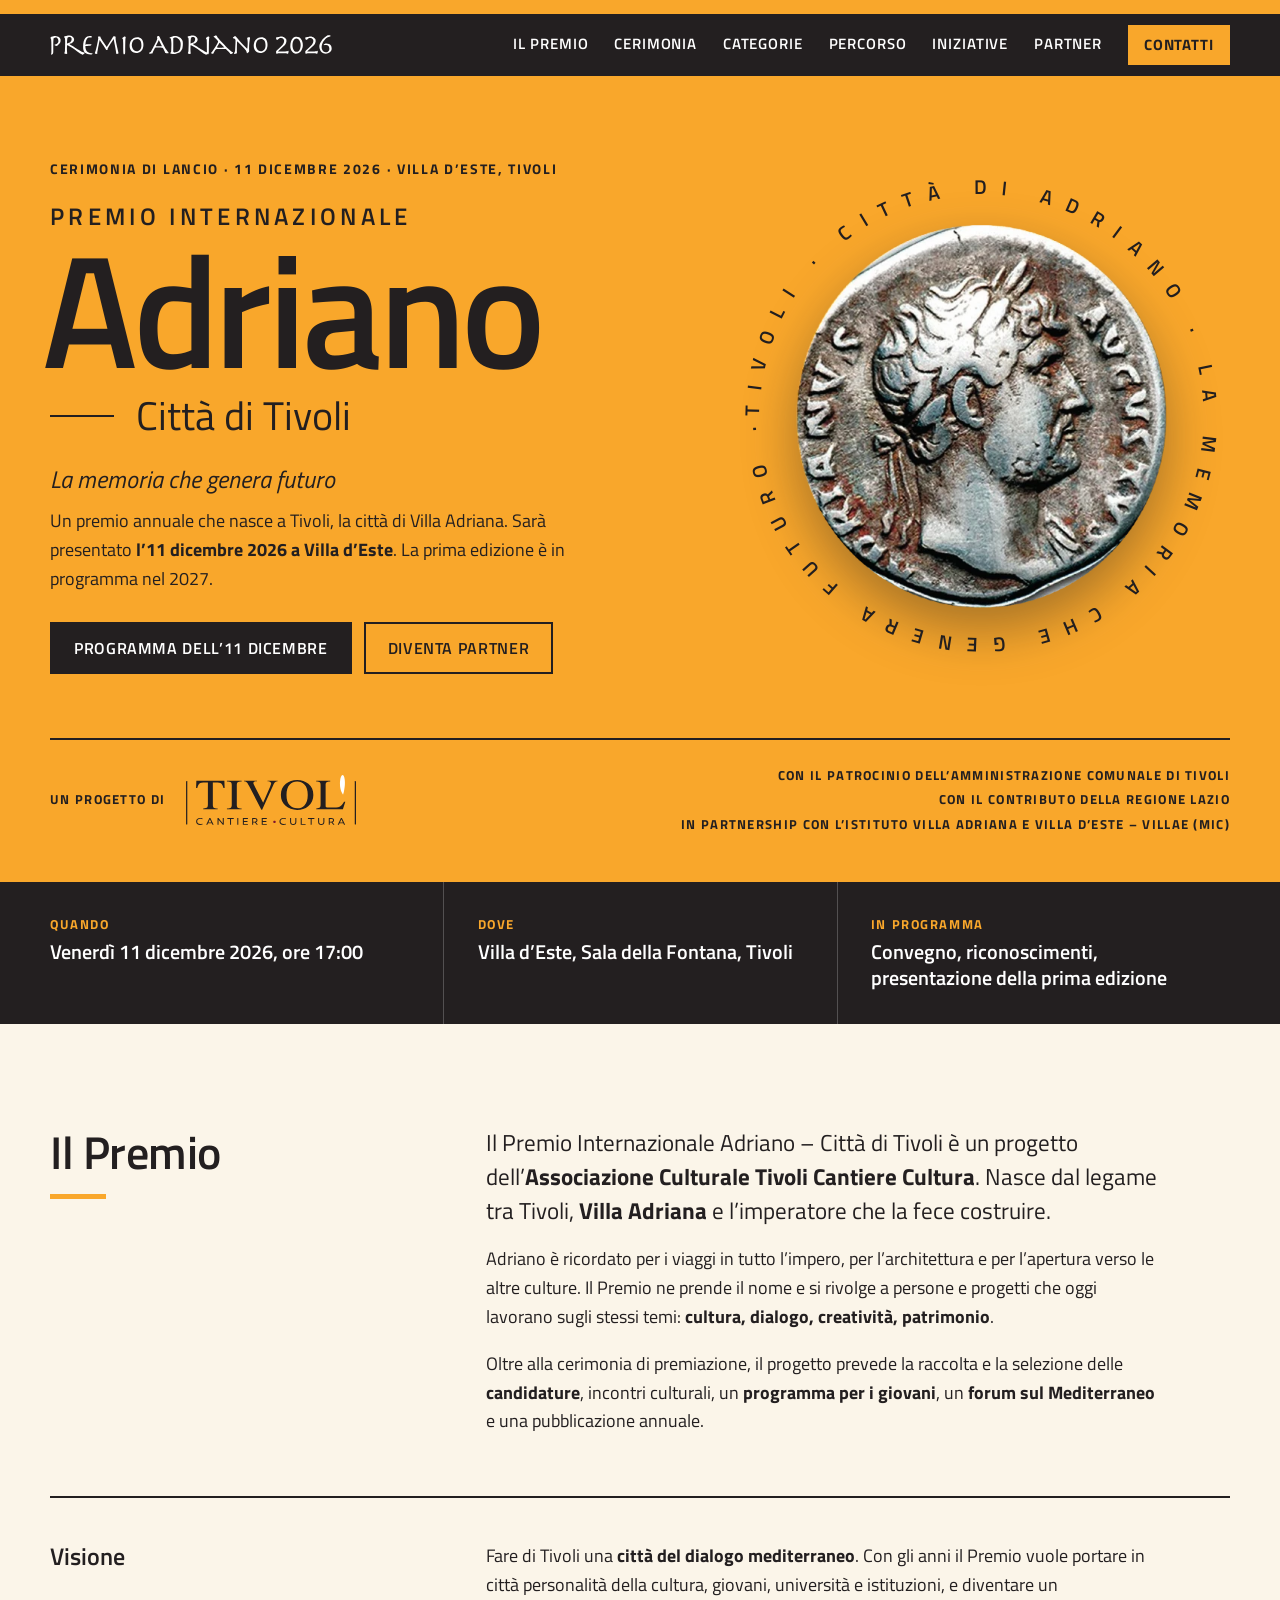
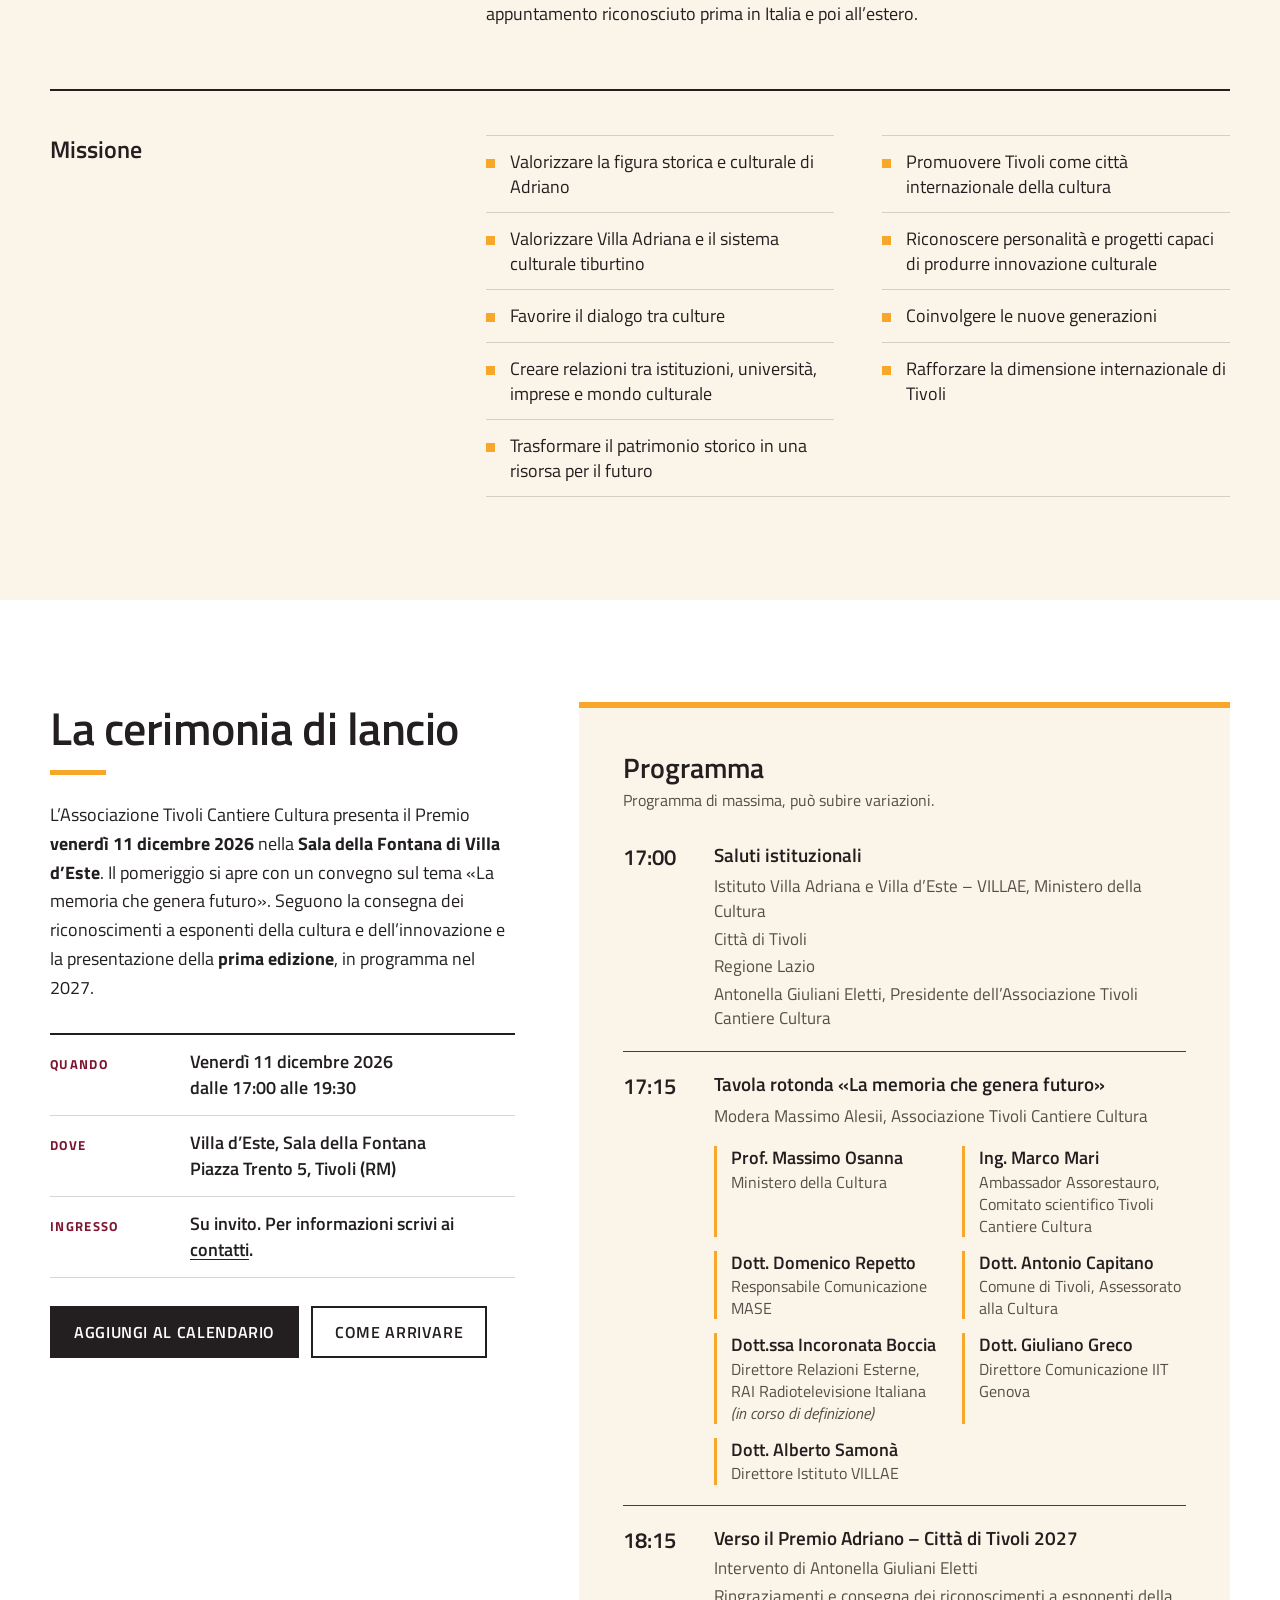
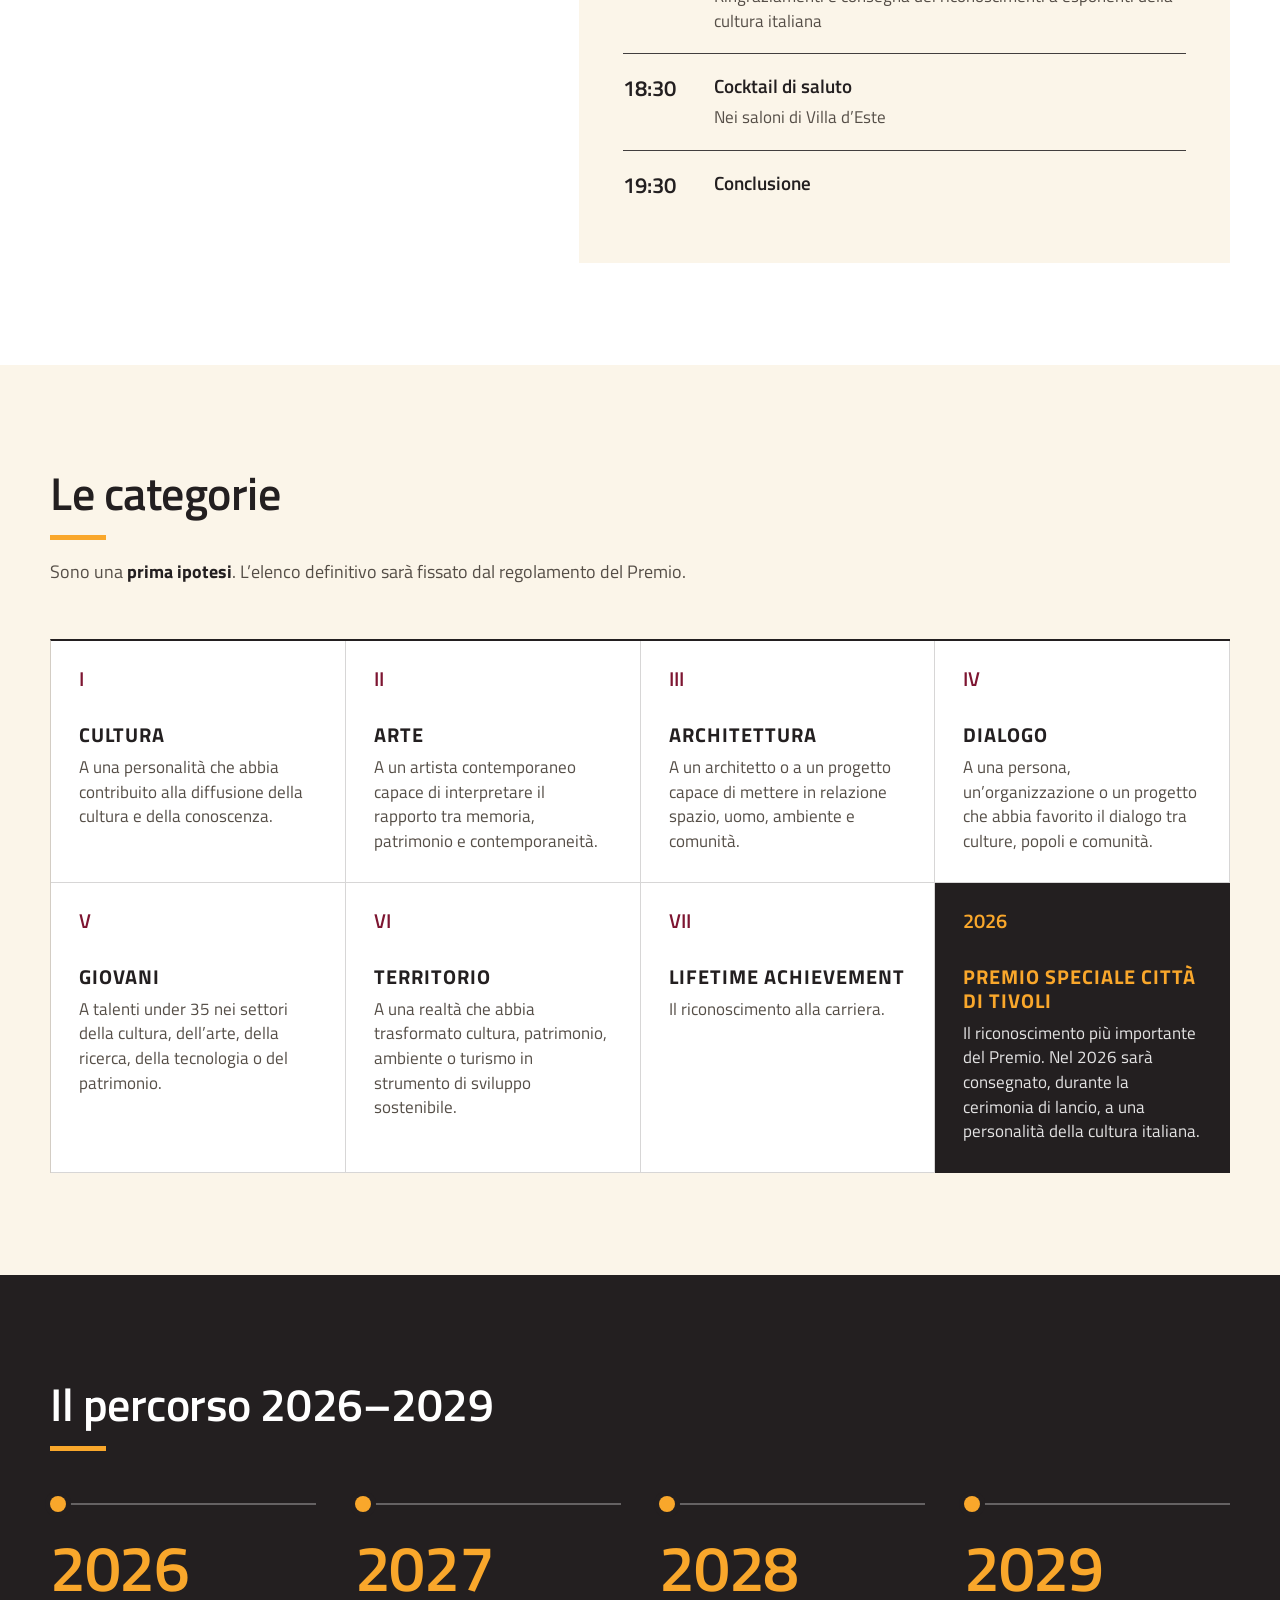
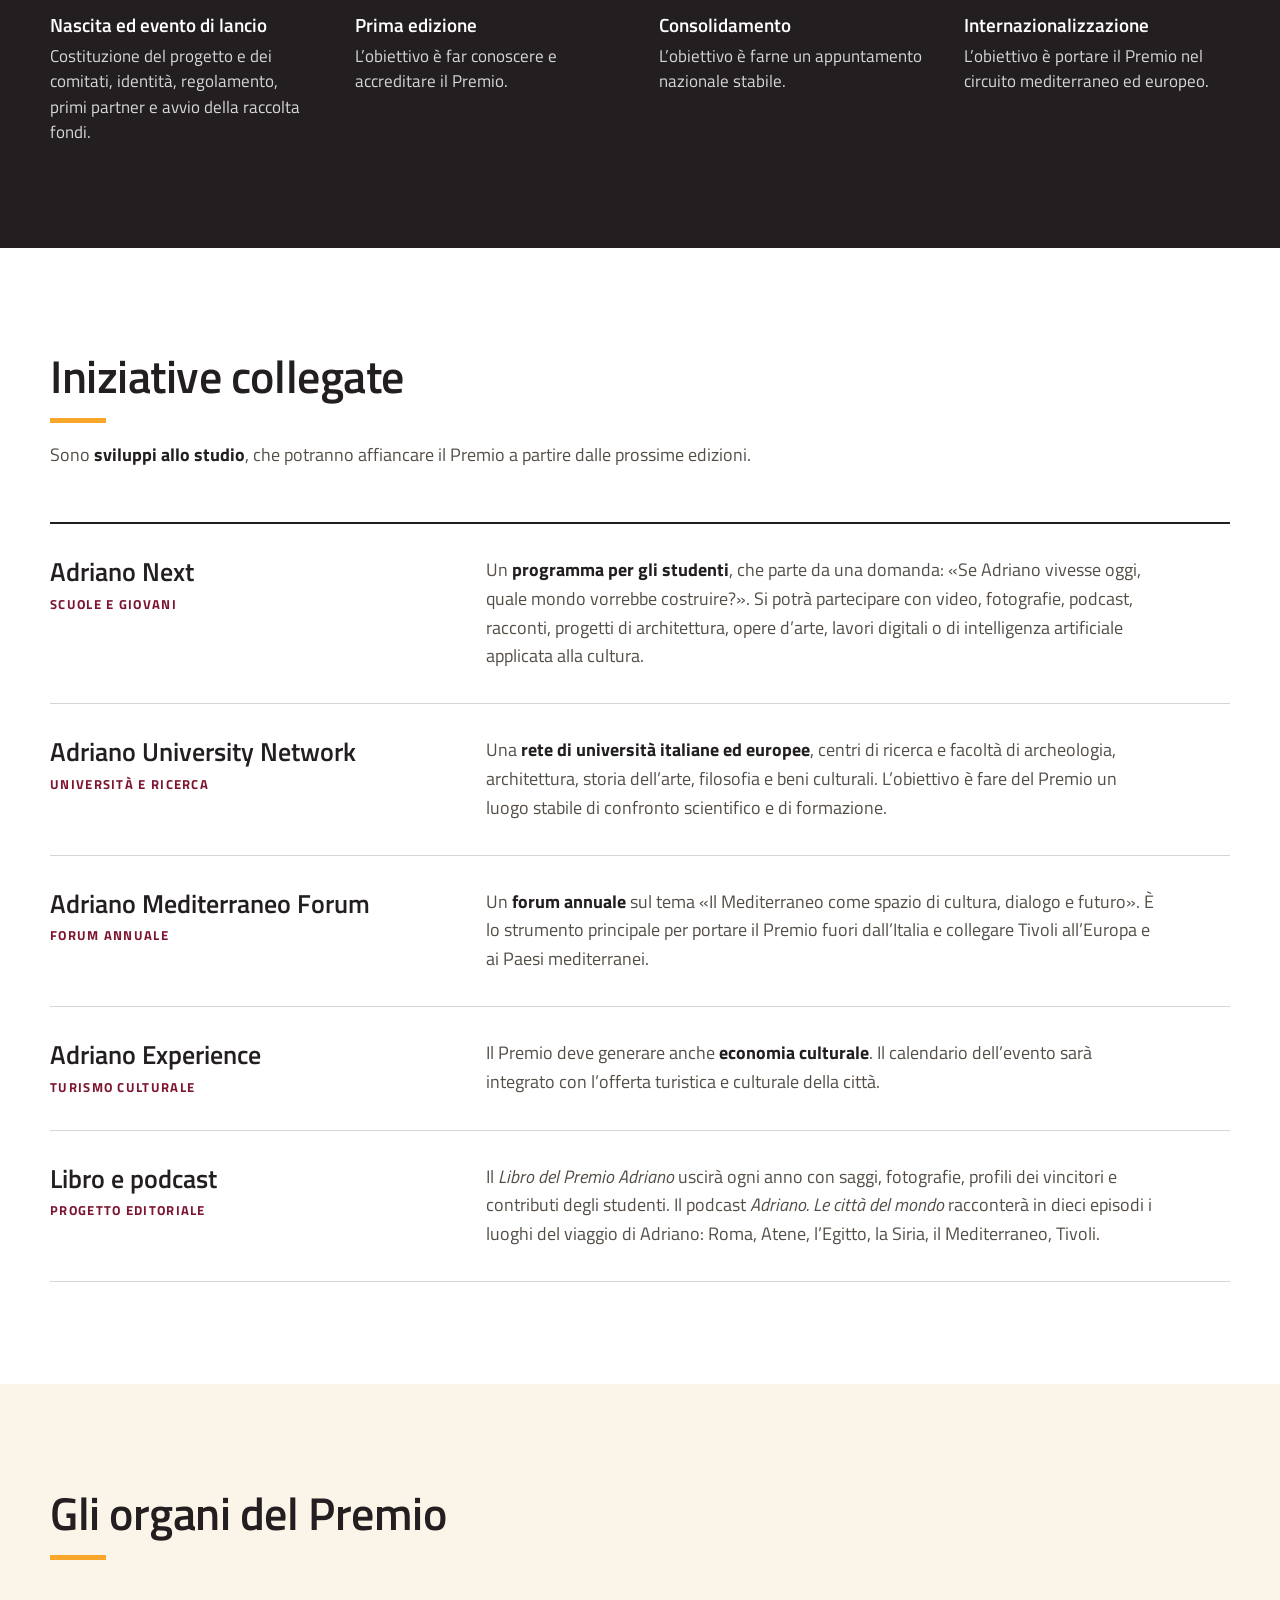
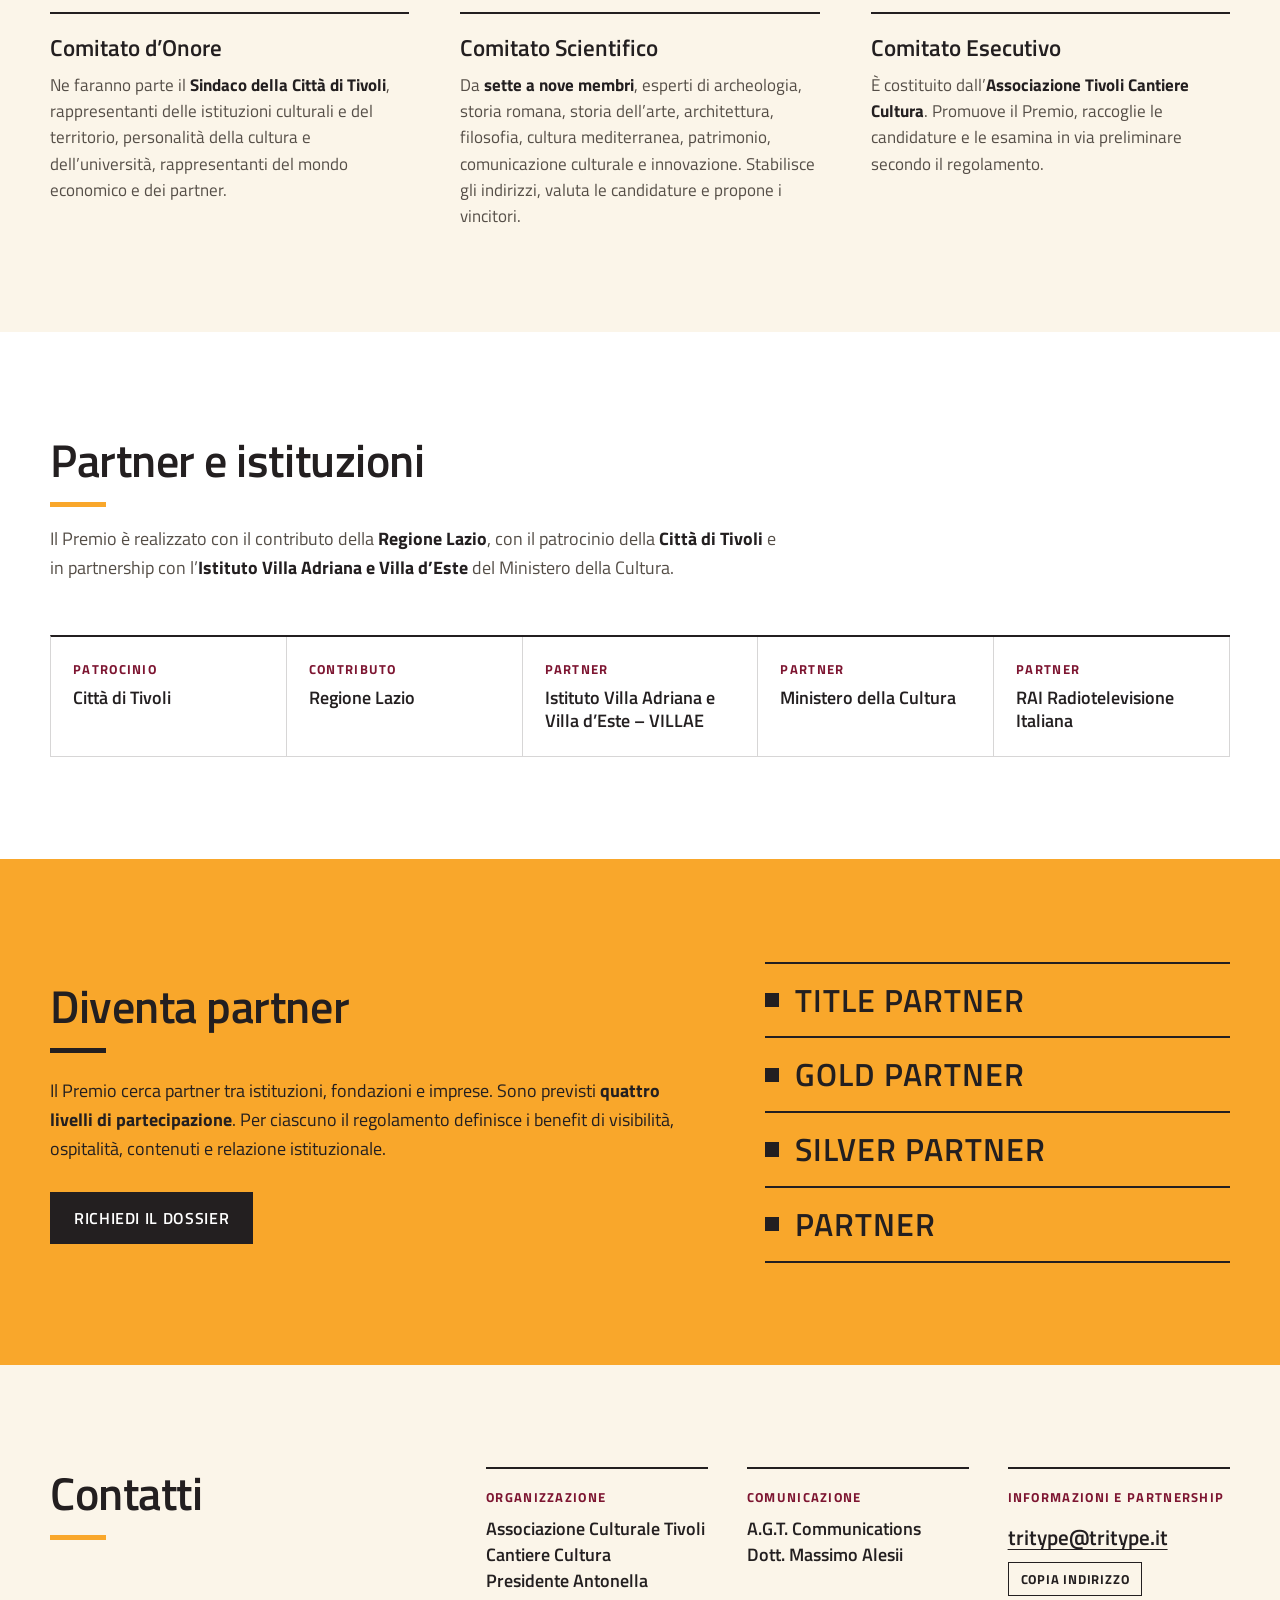
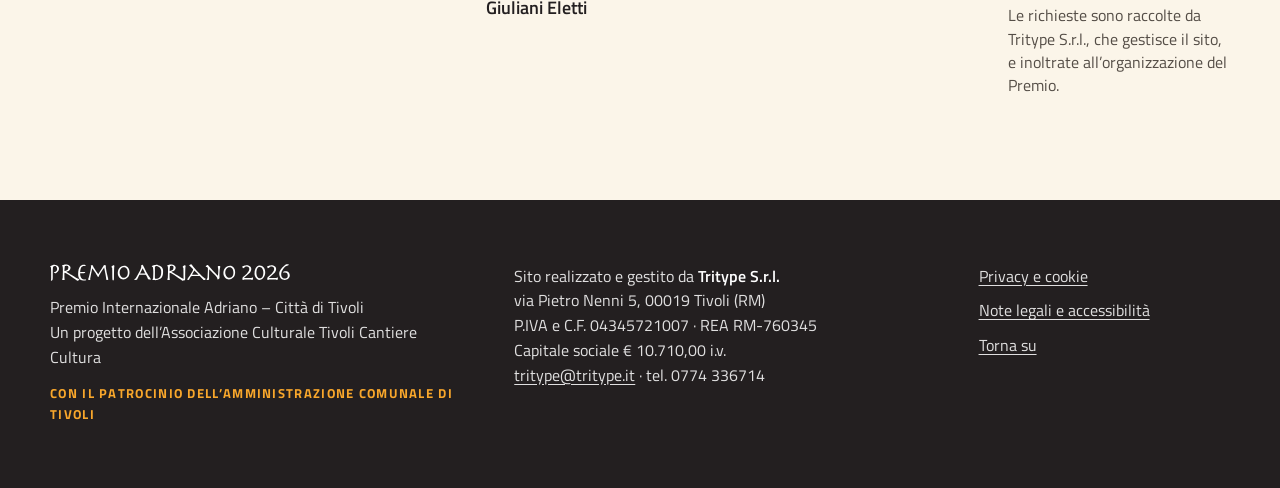
==== index.html @ ce660c66 "Sito del Premio Internazionale Adriano – Città di Tivoli Pagina principale con cerimonia dell'11 dic" ====
<!DOCTYPE html>
<html lang="it">
<head>
<meta charset="UTF-8">
<meta name="viewport" content="width=device-width, initial-scale=1">
<title>Premio Internazionale Adriano – Città di Tivoli</title>
<meta name="description" content="Il Premio Internazionale Adriano – Città di Tivoli sarà presentato l'11 dicembre 2026 a Villa d'Este. Programma della cerimonia, categorie, partner e contatti.">

<meta name="robots" content="noindex, nofollow">

<meta http-equiv="Content-Security-Policy" content="default-src 'none'; img-src 'self'; style-src 'self'; font-src 'self'; script-src 'self'; base-uri 'none'; form-action 'none'">
<meta name="referrer" content="strict-origin-when-cross-origin">

<meta property="og:type" content="website">
<meta property="og:locale" content="it_IT">
<meta property="og:title" content="Premio Internazionale Adriano – Città di Tivoli">
<meta property="og:description" content="La memoria che genera futuro. Cerimonia di lancio: 11 dicembre 2026, Villa d'Este, Tivoli.">
<meta property="og:url" content="https://matteomonaco1996-code.github.io/premio-adriano/">
<meta property="og:image" content="https://matteomonaco1996-code.github.io/premio-adriano/img/anteprima-1200x628.jpg">
<meta property="og:image:width" content="1200">
<meta property="og:image:height" content="628">
<meta name="twitter:card" content="summary_large_image">
<meta name="theme-color" content="#231F20">

<link rel="icon" type="image/png" sizes="32x32" href="img/icona-32.png">
<link rel="apple-touch-icon" href="img/icona-180.png">
<link rel="preload" href="fonts/titillium-web-latin-400-normal.woff2" as="font" type="font/woff2" crossorigin>
<link rel="preload" href="fonts/titillium-web-latin-600-normal.woff2" as="font" type="font/woff2" crossorigin>
<link rel="stylesheet" href="css/stile.css">
<noscript><link rel="stylesheet" href="css/senza-js.css"></noscript>

<script type="application/ld+json">
{
  "@context": "https://schema.org",
  "@type": "Event",
  "name": "Premio Internazionale Adriano – Città di Tivoli. Cerimonia di lancio",
  "description": "Convegno «La memoria che genera futuro», consegna dei riconoscimenti e presentazione della prima edizione del Premio.",
  "startDate": "2026-12-11T17:00:00+01:00",
  "endDate": "2026-12-11T19:30:00+01:00",
  "eventStatus": "https://schema.org/EventScheduled",
  "eventAttendanceMode": "https://schema.org/OfflineEventAttendanceMode",
  "location": {
    "@type": "Place",
    "name": "Villa d'Este, Sala della Fontana",
    "address": {
      "@type": "PostalAddress",
      "streetAddress": "Piazza Trento 5",
      "postalCode": "00019",
      "addressLocality": "Tivoli",
      "addressRegion": "RM",
      "addressCountry": "IT"
    }
  },
  "organizer": {
    "@type": "Organization",
    "name": "Associazione Culturale Tivoli Cantiere Cultura"
  }
}
</script>
</head>
<body>

<a class="salta" href="#contenuto">Vai al contenuto</a>

<div class="bordo-alto" aria-hidden="true"></div>

<header class="fascia" id="top">
  <div class="contenitore fascia__interno">
    <a class="fascia__marchio" href="#top">
      <img src="img/titolo-premio-adriano-2026.svg" alt="Premio Adriano 2026" width="2370" height="173">
    </a>
    <button class="fascia__menu" type="button" aria-expanded="false" aria-controls="menu">
      <span class="fascia__menu-linee" aria-hidden="true"></span>
      <span class="solo-lettori">Menu</span>
    </button>
    <nav class="fascia__nav" id="menu" aria-label="Sezioni della pagina">
      <a href="#premio">Il Premio</a>
      <a href="#evento">Cerimonia</a>
      <a href="#categorie">Categorie</a>
      <a href="#percorso">Percorso</a>
      <a href="#iniziative">Iniziative</a>
      <a href="#partner">Partner</a>
      <a class="fascia__evidenza" href="#contatti">Contatti</a>
    </nav>
  </div>
</header>

<main id="contenuto">

<section class="apertura">
  <div class="contenitore apertura__griglia">

    <div class="apertura__testo">
      <p class="occhiello">Cerimonia di lancio · 11 dicembre 2026 · Villa d’Este, Tivoli</p>
      <h1 class="titolone">
        <span class="titolone__sopra">Premio Internazionale</span>
        <span class="titolone__nome">Adriano</span>
        <span class="titolone__sotto">Città di Tivoli</span>
      </h1>
      <p class="motto">La memoria che genera futuro</p>
      <p class="apertura__sommario">
        Un premio annuale che nasce a Tivoli, la città di Villa Adriana. Sarà presentato
        <strong>l’11 dicembre 2026 a Villa d’Este</strong>. La prima edizione è in programma nel 2027.
      </p>
      <div class="azioni">
        <a class="bottone" href="#evento">Programma dell’11 dicembre</a>
        <a class="bottone bottone--linea" href="#sostieni">Diventa partner</a>
      </div>
    </div>

    <div class="moneta">
      <svg class="moneta__legenda" viewBox="0 0 600 600" aria-hidden="true" focusable="false">
        <defs>
          <path id="giro" d="M300 300 m-268 0 a268 268 0 1 1 536 0 a268 268 0 1 1 -536 0"/>
        </defs>
        <text><textPath href="#giro" textLength="1672" lengthAdjust="spacing">TIVOLI · CITTÀ DI ADRIANO · LA MEMORIA CHE GENERA FUTURO ·</textPath></text>
      </svg>
      <img class="moneta__immagine" src="img/moneta-adriano.webp" width="508" height="508"
           alt="Moneta romana d’argento con il ritratto di profilo dell’imperatore Adriano">
    </div>

  </div>

  <div class="contenitore">
    <div class="firme">
      <div class="firme__progetto">
        <span class="firme__etichetta">Un progetto di</span>
        <img src="img/logo-tivoli-cantiere-cultura.svg" alt="Associazione Culturale Tivoli Cantiere Cultura" width="986" height="298">
      </div>
      <ul class="firme__istituzioni">
        <li>Con il patrocinio dell’Amministrazione Comunale di Tivoli</li>
        <li>Con il contributo della Regione Lazio</li>
        <li>In partnership con l’Istituto Villa Adriana e Villa d’Este – VILLAE (MiC)</li>
      </ul>
    </div>
  </div>
</section>

<section class="breve" aria-label="La cerimonia in breve">
  <div class="contenitore breve__griglia">
    <div>
      <span class="breve__etichetta">Quando</span>
      <span class="breve__valore"><time datetime="2026-12-11T17:00+01:00">Venerdì 11 dicembre 2026, ore 17:00</time></span>
    </div>
    <div>
      <span class="breve__etichetta">Dove</span>
      <span class="breve__valore">Villa d’Este, Sala della Fontana, Tivoli</span>
    </div>
    <div>
      <span class="breve__etichetta">In programma</span>
      <span class="breve__valore">Convegno, riconoscimenti, presentazione della prima edizione</span>
    </div>
  </div>
</section>

<section class="sezione sezione--avorio" id="premio">
  <div class="contenitore">
    <div class="due-colonne">
      <h2>Il Premio</h2>
      <div class="prosa">
        <p class="prosa__attacco">
          Il Premio Internazionale Adriano – Città di Tivoli è un progetto dell’<strong>Associazione Culturale
          Tivoli Cantiere Cultura</strong>. Nasce dal legame tra Tivoli, <strong>Villa Adriana</strong> e l’imperatore che la fece costruire.
        </p>
        <p>
          Adriano è ricordato per i viaggi in tutto l’impero, per l’architettura e per l’apertura verso le
          altre culture. Il Premio ne prende il nome e si rivolge a persone e progetti che oggi lavorano
          sugli stessi temi: <strong>cultura, dialogo, creatività, patrimonio</strong>.
        </p>
        <p>
          Oltre alla cerimonia di premiazione, il progetto prevede la raccolta e la selezione delle
          <strong>candidature</strong>, incontri culturali, un <strong>programma per i giovani</strong>, un <strong>forum sul Mediterraneo</strong>
          e una pubblicazione annuale.
        </p>
      </div>
    </div>

    <div class="due-colonne due-colonne--stacco">
      <h3 class="titoletto">Visione</h3>
      <div class="prosa">
        <p>
          Fare di Tivoli una <strong>città del dialogo mediterraneo</strong>. Con gli anni il Premio vuole portare in città
          personalità della cultura, giovani, università e istituzioni, e diventare un appuntamento
          riconosciuto prima in Italia e poi all’estero.
        </p>
      </div>
    </div>

    <div class="due-colonne due-colonne--stacco">
      <h3 class="titoletto">Missione</h3>
      <ul class="elenco">
        <li>Valorizzare la figura storica e culturale di Adriano</li>
        <li>Promuovere Tivoli come città internazionale della cultura</li>
        <li>Valorizzare Villa Adriana e il sistema culturale tiburtino</li>
        <li>Riconoscere personalità e progetti capaci di produrre innovazione culturale</li>
        <li>Favorire il dialogo tra culture</li>
        <li>Coinvolgere le nuove generazioni</li>
        <li>Creare relazioni tra istituzioni, università, imprese e mondo culturale</li>
        <li>Rafforzare la dimensione internazionale di Tivoli</li>
        <li>Trasformare il patrimonio storico in una risorsa per il futuro</li>
      </ul>
    </div>
  </div>
</section>

<section class="sezione sezione--bianco" id="evento">
  <div class="contenitore">
    <div class="due-colonne due-colonne--evento">

      <div class="evento__scheda">
        <h2>La cerimonia di lancio</h2>
        <div class="prosa">
          <p>
            L’Associazione Tivoli Cantiere Cultura presenta il Premio <strong>venerdì 11 dicembre 2026</strong> nella <strong>Sala
            della Fontana di Villa d’Este</strong>. Il pomeriggio si apre con un convegno sul tema «La memoria che
            genera futuro». Seguono la consegna dei riconoscimenti a esponenti della cultura e
            dell’innovazione e la presentazione della <strong>prima edizione</strong>, in programma nel 2027.
          </p>
        </div>

        <dl class="scheda">
          <div>
            <dt>Quando</dt>
            <dd><time datetime="2026-12-11T17:00+01:00">Venerdì 11 dicembre 2026</time><br>dalle 17:00 alle 19:30</dd>
          </div>
          <div>
            <dt>Dove</dt>
            <dd>Villa d’Este, Sala della Fontana<br>Piazza Trento 5, Tivoli (RM)</dd>
          </div>
          <div>
            <dt>Ingresso</dt>
            <dd>Su invito. Per informazioni scrivi ai <a href="#contatti">contatti</a>.</dd>
          </div>
        </dl>

        <div class="azioni">
          <a class="bottone" href="cerimonia-lancio-2026.ics" download>Aggiungi al calendario</a>
          <a class="bottone bottone--linea" href="https://www.google.com/maps/search/?api=1&amp;query=Villa+d%27Este+Tivoli" target="_blank" rel="noopener noreferrer">Come arrivare</a>
        </div>
      </div>

      <div class="programma">
        <h3>Programma</h3>
        <p class="programma__nota">Programma di massima, può subire variazioni.</p>
        <ol class="programma__elenco">
          <li>
            <time datetime="17:00">17:00</time>
            <div>
              <h4>Saluti istituzionali</h4>
              <ul class="programma__voci">
                <li>Istituto Villa Adriana e Villa d’Este – VILLAE, Ministero della Cultura</li>
                <li>Città di Tivoli</li>
                <li>Regione Lazio</li>
                <li>Antonella Giuliani Eletti, Presidente dell’Associazione Tivoli Cantiere Cultura</li>
              </ul>
            </div>
          </li>
          <li>
            <time datetime="17:15">17:15</time>
            <div>
              <h4>Tavola rotonda «La memoria che genera futuro»</h4>
              <p class="programma__modera">Modera Massimo Alesii, Associazione Tivoli Cantiere Cultura</p>
              <ul class="relatori">
                <li><strong>Prof. Massimo Osanna</strong><span>Ministero della Cultura</span></li>
                <li><strong>Ing. Marco Mari</strong><span>Ambassador Assorestauro, Comitato scientifico Tivoli Cantiere Cultura</span></li>
                <li><strong>Dott. Domenico Repetto</strong><span>Responsabile Comunicazione MASE</span></li>
                <li><strong>Dott. Antonio Capitano</strong><span>Comune di Tivoli, Assessorato alla Cultura</span></li>
                <li><strong>Dott.ssa Incoronata Boccia</strong><span>Direttore Relazioni Esterne, RAI Radiotelevisione Italiana <em>(in corso di definizione)</em></span></li>
                <li><strong>Dott. Giuliano Greco</strong><span>Direttore Comunicazione IIT Genova</span></li>
                <li><strong>Dott. Alberto Samonà</strong><span>Direttore Istituto VILLAE</span></li>
              </ul>
            </div>
          </li>
          <li>
            <time datetime="18:15">18:15</time>
            <div>
              <h4>Verso il Premio Adriano – Città di Tivoli 2027</h4>
              <ul class="programma__voci">
                <li>Intervento di Antonella Giuliani Eletti</li>
                <li>Ringraziamenti e consegna dei riconoscimenti a esponenti della cultura italiana</li>
              </ul>
            </div>
          </li>
          <li>
            <time datetime="18:30">18:30</time>
            <div>
              <h4>Cocktail di saluto</h4>
              <ul class="programma__voci"><li>Nei saloni di Villa d’Este</li></ul>
            </div>
          </li>
          <li>
            <time datetime="19:30">19:30</time>
            <div><h4>Conclusione</h4></div>
          </li>
        </ol>
      </div>

    </div>
  </div>
</section>

<section class="sezione sezione--avorio" id="categorie">
  <div class="contenitore">
    <header class="intestazione">
      <h2>Le categorie</h2>
      <p>Sono una <strong>prima ipotesi</strong>. L’elenco definitivo sarà fissato dal regolamento del Premio.</p>
    </header>

    <ol class="categorie">
      <li>
        <span class="categorie__numero" aria-hidden="true">I</span>
        <h3>Cultura</h3>
        <p>A una personalità che abbia contribuito alla diffusione della cultura e della conoscenza.</p>
      </li>
      <li>
        <span class="categorie__numero" aria-hidden="true">II</span>
        <h3>Arte</h3>
        <p>A un artista contemporaneo capace di interpretare il rapporto tra memoria, patrimonio e contemporaneità.</p>
      </li>
      <li>
        <span class="categorie__numero" aria-hidden="true">III</span>
        <h3>Architettura</h3>
        <p>A un architetto o a un progetto capace di mettere in relazione spazio, uomo, ambiente e comunità.</p>
      </li>
      <li>
        <span class="categorie__numero" aria-hidden="true">IV</span>
        <h3>Dialogo</h3>
        <p>A una persona, un’organizzazione o un progetto che abbia favorito il dialogo tra culture, popoli e comunità.</p>
      </li>
      <li>
        <span class="categorie__numero" aria-hidden="true">V</span>
        <h3>Giovani</h3>
        <p>A talenti under 35 nei settori della cultura, dell’arte, della ricerca, della tecnologia o del patrimonio.</p>
      </li>
      <li>
        <span class="categorie__numero" aria-hidden="true">VI</span>
        <h3>Territorio</h3>
        <p>A una realtà che abbia trasformato cultura, patrimonio, ambiente o turismo in strumento di sviluppo sostenibile.</p>
      </li>
      <li>
        <span class="categorie__numero" aria-hidden="true">VII</span>
        <h3>Lifetime Achievement</h3>
        <p>Il riconoscimento alla carriera.</p>
      </li>
      <li class="categorie__speciale">
        <span class="categorie__numero" aria-hidden="true">2026</span>
        <h3>Premio speciale Città di Tivoli</h3>
        <p>Il riconoscimento più importante del Premio. Nel 2026 sarà consegnato, durante la cerimonia di lancio, a una personalità della cultura italiana.</p>
      </li>
    </ol>
  </div>
</section>

<section class="sezione sezione--nero" id="percorso">
  <div class="contenitore">
    <header class="intestazione">
      <h2>Il percorso 2026–2029</h2>
    </header>

    <ol class="percorso">
      <li>
        <span class="percorso__anno">2026</span>
        <h3>Nascita ed evento di lancio</h3>
        <p>Costituzione del progetto e dei comitati, identità, regolamento, primi partner e avvio della raccolta fondi.</p>
      </li>
      <li>
        <span class="percorso__anno">2027</span>
        <h3>Prima edizione</h3>
        <p>L’obiettivo è far conoscere e accreditare il Premio.</p>
      </li>
      <li>
        <span class="percorso__anno">2028</span>
        <h3>Consolidamento</h3>
        <p>L’obiettivo è farne un appuntamento nazionale stabile.</p>
      </li>
      <li>
        <span class="percorso__anno">2029</span>
        <h3>Internazionalizzazione</h3>
        <p>L’obiettivo è portare il Premio nel circuito mediterraneo ed europeo.</p>
      </li>
    </ol>
  </div>
</section>

<section class="sezione sezione--bianco" id="iniziative">
  <div class="contenitore">
    <header class="intestazione">
      <h2>Iniziative collegate</h2>
      <p>Sono <strong>sviluppi allo studio</strong>, che potranno affiancare il Premio a partire dalle prossime edizioni.</p>
    </header>

    <ul class="iniziative">
      <li>
        <div class="iniziative__nome">
          <h3>Adriano Next</h3>
          <span>Scuole e giovani</span>
        </div>
        <div class="iniziative__testo">
          <p>Un <strong>programma per gli studenti</strong>, che parte da una domanda: «Se Adriano vivesse oggi, quale mondo vorrebbe costruire?». Si potrà partecipare con video, fotografie, podcast, racconti, progetti di architettura, opere d’arte, lavori digitali o di intelligenza artificiale applicata alla cultura.</p>
        </div>
      </li>
      <li>
        <div class="iniziative__nome">
          <h3>Adriano University Network</h3>
          <span>Università e ricerca</span>
        </div>
        <div class="iniziative__testo">
          <p>Una <strong>rete di università italiane ed europee</strong>, centri di ricerca e facoltà di archeologia, architettura, storia dell’arte, filosofia e beni culturali. L’obiettivo è fare del Premio un luogo stabile di confronto scientifico e di formazione.</p>
        </div>
      </li>
      <li>
        <div class="iniziative__nome">
          <h3>Adriano Mediterraneo Forum</h3>
          <span>Forum annuale</span>
        </div>
        <div class="iniziative__testo">
          <p>Un <strong>forum annuale</strong> sul tema «Il Mediterraneo come spazio di cultura, dialogo e futuro». È lo strumento principale per portare il Premio fuori dall’Italia e collegare Tivoli all’Europa e ai Paesi mediterranei.</p>
        </div>
      </li>
      <li>
        <div class="iniziative__nome">
          <h3>Adriano Experience</h3>
          <span>Turismo culturale</span>
        </div>
        <div class="iniziative__testo">
          <p>Il Premio deve generare anche <strong>economia culturale</strong>. Il calendario dell’evento sarà integrato con l’offerta turistica e culturale della città.</p>
        </div>
      </li>
      <li>
        <div class="iniziative__nome">
          <h3>Libro e podcast</h3>
          <span>Progetto editoriale</span>
        </div>
        <div class="iniziative__testo">
          <p>Il <em>Libro del Premio Adriano</em> uscirà ogni anno con saggi, fotografie, profili dei vincitori e contributi degli studenti. Il podcast <em>Adriano. Le città del mondo</em> racconterà in dieci episodi i luoghi del viaggio di Adriano: Roma, Atene, l’Egitto, la Siria, il Mediterraneo, Tivoli.</p>
        </div>
      </li>
    </ul>
  </div>
</section>

<section class="sezione sezione--avorio" id="organi">
  <div class="contenitore">
    <header class="intestazione">
      <h2>Gli organi del Premio</h2>
    </header>

    <div class="organi">
      <article>
        <h3>Comitato d’Onore</h3>
        <p>Ne faranno parte il <strong>Sindaco della Città di Tivoli</strong>, rappresentanti delle istituzioni culturali e del territorio, personalità della cultura e dell’università, rappresentanti del mondo economico e dei partner.</p>
      </article>
      <article>
        <h3>Comitato Scientifico</h3>
        <p>Da <strong>sette a nove membri</strong>, esperti di archeologia, storia romana, storia dell’arte, architettura, filosofia, cultura mediterranea, patrimonio, comunicazione culturale e innovazione. Stabilisce gli indirizzi, valuta le candidature e propone i vincitori.</p>
      </article>
      <article>
        <h3>Comitato Esecutivo</h3>
        <p>È costituito dall’<strong>Associazione Tivoli Cantiere Cultura</strong>. Promuove il Premio, raccoglie le candidature e le esamina in via preliminare secondo il regolamento.</p>
      </article>
    </div>
  </div>
</section>

<section class="sezione sezione--bianco" id="partner">
  <div class="contenitore">
    <header class="intestazione">
      <h2>Partner e istituzioni</h2>
      <p>
        Il Premio è realizzato con il contributo della <strong>Regione Lazio</strong>, con il patrocinio della <strong>Città di Tivoli</strong>
        e in partnership con l’<strong>Istituto Villa Adriana e Villa d’Este</strong> del Ministero della Cultura.
      </p>
    </header>

    <ul class="partner">
      <li><span class="partner__ruolo">Patrocinio</span><strong>Città di Tivoli</strong></li>
      <li><span class="partner__ruolo">Contributo</span><strong>Regione Lazio</strong></li>
      <li><span class="partner__ruolo">Partner</span><strong>Istituto Villa Adriana e Villa d’Este – VILLAE</strong></li>
      <li><span class="partner__ruolo">Partner</span><strong>Ministero della Cultura</strong></li>
      <li><span class="partner__ruolo">Partner</span><strong>RAI Radiotelevisione Italiana</strong></li>
    </ul>
  </div>
</section>

<section class="sezione sezione--ambra" id="sostieni">
  <div class="contenitore due-colonne due-colonne--sostieni">
    <div>
      <h2>Diventa partner</h2>
      <div class="prosa">
        <p>
          Il Premio cerca partner tra istituzioni, fondazioni e imprese. Sono previsti <strong>quattro livelli di
          partecipazione</strong>. Per ciascuno il regolamento definisce i benefit di visibilità, ospitalità,
          contenuti e relazione istituzionale.
        </p>
      </div>
      <div class="azioni">
        <a class="bottone" href="mailto:tritype@tritype.it?subject=Premio%20Adriano%20%E2%80%93%20richiesta%20dossier%20partner">Richiedi il dossier</a>
      </div>
    </div>

    <ul class="livelli" aria-label="Livelli di partnership">
      <li><span>Title Partner</span></li>
      <li><span>Gold Partner</span></li>
      <li><span>Silver Partner</span></li>
      <li><span>Partner</span></li>
    </ul>
  </div>
</section>

<section class="sezione sezione--avorio" id="contatti">
  <div class="contenitore due-colonne due-colonne--contatti">
    <div>
      <h2>Contatti</h2>
      <img class="contatti__logo" src="img/logo-tivoli-cantiere-cultura-chiaro.svg" alt="Tivoli Cantiere Cultura" width="986" height="298" loading="lazy">
    </div>

    <div class="contatti">
      <div>
        <h3>Organizzazione</h3>
        <p>Associazione Culturale Tivoli Cantiere Cultura<br>Presidente Antonella Giuliani Eletti</p>
      </div>
      <div>
        <h3>Comunicazione</h3>
        <p>A.G.T. Communications<br>Dott. Massimo Alesii</p>
      </div>
      <div>
        <h3>Informazioni e partnership</h3>
        <p class="contatti__email">
          <a href="mailto:tritype@tritype.it?subject=Premio%20Adriano%20%E2%80%93%20richiesta%20informazioni">tritype@tritype.it</a>
          <button class="copia" type="button" data-copia="tritype@tritype.it">Copia indirizzo</button>
        </p>
        <p class="contatti__nota">Le richieste sono raccolte da Tritype S.r.l., che gestisce il sito, e inoltrate all’organizzazione del Premio.</p>
      </div>
    </div>
  </div>
</section>

</main>

<footer class="piede">
  <div class="contenitore piede__griglia">
    <div>
      <img class="piede__titolo" src="img/titolo-premio-adriano-2026.svg" alt="Premio Adriano 2026" width="2370" height="173" loading="lazy">
      <p>Premio Internazionale Adriano – Città di Tivoli<br>Un progetto dell’Associazione Culturale Tivoli Cantiere Cultura</p>
      <p class="piede__maiuscolo">Con il patrocinio dell’Amministrazione Comunale di Tivoli</p>
    </div>
    <div>
      <p>
        Sito realizzato e gestito da <strong>Tritype S.r.l.</strong><br>
        via Pietro Nenni 5, 00019 Tivoli (RM)<br>
        P.IVA e C.F. 04345721007 · REA RM-760345<br>
        Capitale sociale € 10.710,00 i.v.<br>
        <a href="mailto:tritype@tritype.it">tritype@tritype.it</a> · tel. 0774 336714
      </p>
    </div>
    <nav class="piede__collegamenti" aria-label="Informazioni legali">
      <a href="privacy.html">Privacy e cookie</a>
      <a href="note-legali.html">Note legali e accessibilità</a>
      <a href="#top">Torna su</a>
    </nav>
  </div>
</footer>

<script src="js/app.js" defer></script>
</body>
</html>
---- css/stile.css ----
@font-face {
  font-family: "Titillium Web";
  src: url("../fonts/titillium-web-latin-400-normal.woff2") format("woff2");
  font-weight: 400; font-style: normal; font-display: swap;
}
@font-face {
  font-family: "Titillium Web";
  src: url("../fonts/titillium-web-latin-400-italic.woff2") format("woff2");
  font-weight: 400; font-style: italic; font-display: swap;
}
@font-face {
  font-family: "Titillium Web";
  src: url("../fonts/titillium-web-latin-600-normal.woff2") format("woff2");
  font-weight: 600; font-style: normal; font-display: swap;
}
@font-face {
  font-family: "Titillium Web";
  src: url("../fonts/titillium-web-latin-700-normal.woff2") format("woff2");
  font-weight: 700; font-style: normal; font-display: swap;
}

:root {
  --ambra: #F9A72B;
  --nero: #231F20;
  --bordeaux: #7D1531;
  --avorio: #FBF5E9;
  --bianco: #FFFFFF;
  --grigio: #554E47;
  --linea: rgba(35, 31, 32, .18);
  --linea-forte: rgba(35, 31, 32, .85);

  --carattere: "Titillium Web", "Segoe UI", Roboto, "Helvetica Neue", Arial, sans-serif;

  --larghezza: 1180px;
  --margine: clamp(20px, 5vw, 48px);
  --respiro: clamp(56px, 8vw, 112px);
  --fascia: 62px;
}

*, *::before, *::after { box-sizing: border-box; }

html {
  scroll-behavior: smooth;
  scroll-padding-top: calc(var(--fascia) + 20px);
  -webkit-text-size-adjust: 100%;
}

body {
  margin: 0;
  background: var(--avorio);
  color: var(--nero);
  font-family: var(--carattere);
  font-size: 1.125rem;
  font-weight: 400;
  line-height: 1.6;
  -webkit-font-smoothing: antialiased;
  text-rendering: optimizeLegibility;
}

img, svg { max-width: 100%; height: auto; display: block; }
h1, h2, h3, h4, p, ul, ol, dl, dd, figure { margin: 0; padding: 0; }
ul, ol { list-style: none; }
a { color: inherit; }
strong { font-weight: 600; }
a:focus-visible, button:focus-visible { outline: 3px solid var(--bordeaux); outline-offset: 3px; }
.sezione--nero a:focus-visible, .fascia a:focus-visible, .fascia button:focus-visible,
.breve a:focus-visible, .piede a:focus-visible { outline-color: var(--ambra); }

.contenitore {
  width: 100%;
  max-width: calc(var(--larghezza) + 2 * var(--margine));
  margin-inline: auto;
  padding-inline: var(--margine);
}

.solo-lettori {
  position: absolute; width: 1px; height: 1px; overflow: hidden;
  clip-path: inset(50%); white-space: nowrap;
}

.salta {
  position: absolute; left: 12px; top: -80px; z-index: 100;
  background: var(--nero); color: var(--bianco);
  padding: 12px 18px; text-decoration: none; font-weight: 600;
}
.salta:focus { top: 12px; }

.occhiello {
  font-size: .875rem; font-weight: 700; letter-spacing: .12em;
  text-transform: uppercase; line-height: 1.4;
}

h2 {
  font-size: clamp(2rem, 3.8vw, 2.9rem);
  font-weight: 600; line-height: 1.12; letter-spacing: -.01em;
}
h2::after {
  content: ""; display: block; width: 56px; height: 5px;
  margin-top: 16px; background: var(--ambra);
}
.sezione--ambra h2::after { background: var(--nero); }

.intestazione { max-width: 46rem; margin-bottom: clamp(30px, 4.5vw, 52px); }
.intestazione p { margin-top: 18px; color: var(--grigio); }

.titoletto { font-size: 1.5rem; font-weight: 600; line-height: 1.2; }

.prosa { display: grid; gap: 1em; max-width: 42rem; }
.prosa__attacco { font-size: clamp(1.25rem, 1.9vw, 1.45rem); line-height: 1.45; }

.elenco { display: grid; grid-template-columns: repeat(2, minmax(0, 1fr)); gap: 0 clamp(24px, 4vw, 48px); }
.elenco { border-bottom: 1px solid var(--linea); }
.elenco li {
  position: relative; padding: 13px 0 13px 24px;
  border-top: 1px solid var(--linea); line-height: 1.4;
}
.elenco li::before {
  content: ""; position: absolute; left: 0; top: 1.28em;
  width: 9px; height: 9px; background: var(--ambra);
}

.prosa strong, .apertura__sommario strong, .intestazione p strong,
.iniziative__testo strong, .organi p strong { font-weight: 700; }
.intestazione p strong, .iniziative__testo strong, .organi p strong { color: var(--nero); }

.azioni { display: flex; flex-wrap: wrap; gap: 12px; margin-top: 28px; }

.bottone {
  display: inline-flex; align-items: center; justify-content: center;
  min-height: 52px; padding: 12px 22px;
  background: var(--nero); color: var(--bianco);
  border: 2px solid var(--nero);
  font: inherit; font-size: 1rem; font-weight: 600;
  letter-spacing: .04em; text-transform: uppercase; text-decoration: none;
  line-height: 1.25; text-align: center;
  transition: background-color .18s ease, color .18s ease;
}
.bottone:hover { background: var(--bordeaux); border-color: var(--bordeaux); }
.bottone--linea { background: transparent; color: var(--nero); }
.bottone--linea:hover { background: var(--nero); border-color: var(--nero); color: var(--bianco); }

.sezione { padding-block: var(--respiro); }
.sezione--avorio { background: var(--avorio); }
.sezione--bianco { background: var(--bianco); }
.sezione--ambra { background: var(--ambra); }
.sezione--nero { background: var(--nero); color: var(--bianco); }

.due-colonne {
  display: grid;
  grid-template-columns: minmax(0, 4fr) minmax(0, 8fr);
  gap: clamp(24px, 5vw, 72px);
  align-items: start;
}
.due-colonne--stacco {
  margin-top: clamp(36px, 5vw, 60px);
  padding-top: clamp(28px, 4vw, 44px);
  border-top: 2px solid var(--nero);
}

.da-inserire {
  background: #FFF1A8; color: #3A2E00;
  padding: 1px 6px; font-weight: 600;
  box-decoration-break: clone; -webkit-box-decoration-break: clone;
}

.bordo-alto { height: 14px; background: var(--ambra); }

.fascia {
  position: sticky; top: 0; z-index: 50;
  background: var(--nero); color: var(--bianco);
}
.fascia__interno {
  display: flex; align-items: center; justify-content: space-between;
  gap: 24px; min-height: var(--fascia);
}
.fascia__marchio { display: block; flex: 0 1 auto; padding-block: 10px; }
.fascia__marchio img { width: clamp(190px, 22vw, 290px); }

.fascia__nav { display: flex; align-items: center; gap: clamp(14px, 2vw, 28px); }
.fascia__nav a {
  font-size: .9375rem; font-weight: 600; letter-spacing: .06em;
  text-transform: uppercase; text-decoration: none; white-space: nowrap;
  padding: 8px 0; border-bottom: 2px solid transparent;
  transition: color .15s ease, border-color .15s ease;
}
.fascia__nav a:hover { color: var(--ambra); border-bottom-color: var(--ambra); }
.fascia__nav a.fascia__evidenza {
  background: var(--ambra); color: var(--nero);
  padding: 8px 16px; border: 0; font-weight: 700;
}
.fascia__nav a.fascia__evidenza:hover { background: var(--bianco); color: var(--nero); }

.fascia__menu {
  display: none;
  width: 46px; height: 46px; margin-right: -10px;
  background: transparent; border: 0; color: var(--bianco); cursor: pointer;
  align-items: center; justify-content: center;
}
.fascia__menu-linee, .fascia__menu-linee::before, .fascia__menu-linee::after {
  display: block; width: 24px; height: 2px; background: currentColor;
  transition: transform .2s ease, background-color .2s ease;
}
.fascia__menu-linee { position: relative; }
.fascia__menu-linee::before, .fascia__menu-linee::after { content: ""; position: absolute; left: 0; }
.fascia__menu-linee::before { top: -7px; }
.fascia__menu-linee::after { top: 7px; }
.fascia__menu[aria-expanded="true"] .fascia__menu-linee { background: transparent; }
.fascia__menu[aria-expanded="true"] .fascia__menu-linee::before { transform: translateY(7px) rotate(45deg); }
.fascia__menu[aria-expanded="true"] .fascia__menu-linee::after { transform: translateY(-7px) rotate(-45deg); }

.apertura { background: var(--ambra); overflow: hidden; }

.apertura__griglia {
  display: grid;
  grid-template-columns: minmax(0, 1.12fr) minmax(0, .88fr);
  gap: clamp(24px, 4vw, 64px);
  align-items: center;
  padding-block: clamp(40px, 6.5vw, 88px) clamp(36px, 5vw, 64px);
}

.titolone { margin-top: 22px; font-weight: 600; }
.titolone span { display: block; }
.titolone__sopra {
  font-size: clamp(1rem, 2vw, 1.5rem);
  letter-spacing: .18em; text-transform: uppercase; line-height: 1.3;
}
.titolone__nome {
  font-size: clamp(4.4rem, 12.6vw, 10rem);
  line-height: .96; letter-spacing: -.028em;
  margin-left: -.05em;
}
.titolone .titolone__sotto {
  display: flex; align-items: center; gap: .55em;
  font-size: clamp(1.5rem, 3.2vw, 2.5rem); font-weight: 400; line-height: 1.15;
  margin-top: .18em;
}
.titolone__sotto::before {
  content: ""; flex: 0 0 clamp(36px, 5vw, 72px); height: 2px; background: var(--nero);
}

.motto {
  margin-top: 24px;
  font-size: clamp(1.2rem, 1.9vw, 1.5rem);
  font-style: italic; line-height: 1.35;
}
.apertura__sommario { margin-top: 12px; max-width: 34rem; }

.moneta {
  position: relative;
  width: min(100%, 520px);
  aspect-ratio: 1;
  margin-inline: auto;
  justify-self: center;
}
.moneta__legenda {
  position: absolute; inset: 0; width: 100%; height: 100%;
  animation: giro 90s linear infinite;
}
.moneta__legenda text { font-family: var(--carattere); font-size: 24px; font-weight: 600; fill: var(--nero); }
.moneta__immagine {
  position: absolute; inset: 11.5%;
  width: 77%; height: 77%;
  filter: drop-shadow(0 22px 26px rgba(35, 31, 32, .38));
}
@keyframes giro { to { transform: rotate(360deg); } }

.firme {
  display: flex; flex-wrap: wrap; align-items: center; justify-content: space-between;
  gap: 22px 48px;
  border-top: 2px solid var(--nero);
  padding-block: 26px clamp(32px, 4vw, 48px);
}
.firme__progetto { display: flex; align-items: center; gap: 20px; }
.firme__progetto img { width: 172px; }
.firme__etichetta, .firme__istituzioni {
  font-size: .8125rem; font-weight: 700; letter-spacing: .1em;
  text-transform: uppercase; line-height: 1.5;
}
.firme__istituzioni { display: grid; gap: 5px; text-align: right; }

.breve { background: var(--nero); color: var(--bianco); }
.breve__griglia { display: grid; grid-template-columns: repeat(3, minmax(0, 1fr)); }
.breve__griglia > div {
  display: grid; gap: 4px; align-content: start;
  padding: clamp(22px, 3vw, 32px) clamp(16px, 2.6vw, 34px);
  border-left: 1px solid rgba(255, 255, 255, .22);
}
.breve__griglia > div:first-child { border-left: 0; padding-left: 0; }
.breve__etichetta {
  color: var(--ambra); font-size: .8125rem; font-weight: 700;
  letter-spacing: .12em; text-transform: uppercase;
}
.breve__valore { font-size: clamp(1.1rem, 1.6vw, 1.3rem); font-weight: 600; line-height: 1.3; }

.due-colonne--evento { grid-template-columns: minmax(0, 5fr) minmax(0, 7fr); }
.evento__scheda h2 { margin-bottom: 26px; }
@media (min-width: 941px) and (min-height: 880px) {
  .evento__scheda { position: sticky; top: calc(var(--fascia) + 32px); }
}

.scheda { margin-top: 30px; border-top: 2px solid var(--nero); }
.scheda > div {
  display: grid; grid-template-columns: 8rem minmax(0, 1fr); gap: 12px;
  padding-block: 14px; border-bottom: 1px solid var(--linea);
}
.scheda dt {
  font-size: .8125rem; font-weight: 700; letter-spacing: .1em; text-transform: uppercase;
  color: var(--bordeaux); padding-top: .4em;
}
.scheda dd { font-weight: 600; line-height: 1.45; }
.scheda a { text-decoration-thickness: 1px; text-underline-offset: 3px; }

.programma {
  background: var(--avorio);
  padding: clamp(22px, 3.4vw, 44px);
  border-top: 6px solid var(--ambra);
}
.programma h3 { font-size: 1.75rem; font-weight: 600; line-height: 1.15; }
.programma__nota { margin-top: 4px; color: var(--grigio); font-size: 1rem; }

.programma__elenco { margin-top: 10px; }
.programma__elenco > li {
  display: grid; grid-template-columns: 4.6rem minmax(0, 1fr); gap: 4px 18px;
  padding-block: 20px; border-top: 1px solid var(--linea-forte);
}
.programma__elenco > li:first-child { border-top: 0; }
.programma__elenco time { font-size: 1.4rem; font-weight: 600; line-height: 1.25; font-variant-numeric: tabular-nums; }
.programma__elenco h4 { font-size: 1.2rem; font-weight: 600; line-height: 1.3; }
.programma__voci { margin-top: 6px; display: grid; gap: 3px; color: var(--grigio); font-size: 1.0625rem; line-height: 1.45; }
.programma__modera { margin-top: 6px; color: var(--grigio); font-size: 1.0625rem; }
.programma__attesa { margin-top: 12px; font-size: 1rem; }

.relatori {
  margin-top: 16px;
  display: grid; grid-template-columns: repeat(2, minmax(0, 1fr));
  gap: 14px 24px;
}
.relatori li { display: grid; gap: 1px; align-content: start; padding-left: 14px; border-left: 3px solid var(--ambra); }
.relatori strong { line-height: 1.3; }
.relatori span { color: var(--grigio); font-size: 1rem; line-height: 1.38; }

.categorie {
  display: grid; grid-template-columns: repeat(4, minmax(0, 1fr));
  border-top: 2px solid var(--nero); border-left: 1px solid var(--linea);
}
.categorie li {
  display: flex; flex-direction: column; gap: 8px;
  padding: clamp(20px, 2.4vw, 28px);
  min-height: 13.5rem;
  border-right: 1px solid var(--linea); border-bottom: 1px solid var(--linea);
  background: var(--bianco);
}
.categorie__numero { font-size: 1.25rem; font-weight: 600; line-height: 1; color: var(--bordeaux); padding-bottom: 26px; }
.categorie h3 { font-size: 1.25rem; font-weight: 700; letter-spacing: .05em; text-transform: uppercase; line-height: 1.2; }
.categorie p { color: var(--grigio); font-size: 1.0625rem; line-height: 1.45; }
.categorie li.categorie__speciale { background: var(--nero); color: var(--bianco); border-color: var(--nero); }
.categorie__speciale .categorie__numero, .categorie__speciale h3 { color: var(--ambra); }
.categorie__speciale p { color: rgba(255, 255, 255, .88); }

.percorso {
  display: grid; grid-template-columns: repeat(4, minmax(0, 1fr));
  gap: clamp(20px, 3vw, 44px);
}
.percorso li { position: relative; padding-top: 30px; border-top: 2px solid rgba(255, 255, 255, .3); }
.percorso li::before {
  content: ""; position: absolute; left: 0; top: -9px;
  width: 16px; height: 16px; border-radius: 50%;
  background: var(--ambra); box-shadow: 0 0 0 5px var(--nero);
}
.percorso__anno {
  display: block; color: var(--ambra);
  font-size: clamp(2.8rem, 5vw, 4.2rem); font-weight: 600; line-height: 1; letter-spacing: -.02em;
}
.percorso h3 { margin-top: 14px; font-size: 1.2rem; font-weight: 600; line-height: 1.3; }
.percorso p { margin-top: 6px; color: rgba(255, 255, 255, .82); font-size: 1.0625rem; line-height: 1.5; }

.iniziative { border-top: 2px solid var(--nero); }
.iniziative > li {
  display: grid; grid-template-columns: minmax(0, 4fr) minmax(0, 8fr);
  gap: 10px clamp(24px, 5vw, 72px);
  padding-block: clamp(22px, 2.8vw, 32px);
  border-bottom: 1px solid var(--linea);
}
.iniziative__nome h3 { font-size: clamp(1.35rem, 2.1vw, 1.65rem); font-weight: 600; line-height: 1.2; }
.iniziative__nome span {
  display: block; margin-top: 6px; color: var(--bordeaux);
  font-size: .8125rem; font-weight: 700; letter-spacing: .1em; text-transform: uppercase;
}
.iniziative__testo { max-width: 42rem; }
.iniziative__testo p { color: var(--grigio); }

.organi { display: grid; grid-template-columns: repeat(3, minmax(0, 1fr)); gap: clamp(24px, 4vw, 56px); }
.organi article { border-top: 2px solid var(--nero); padding-top: 20px; display: grid; gap: 10px; align-content: start; }
.organi h3 { font-size: 1.45rem; font-weight: 600; line-height: 1.2; }
.organi p { color: var(--grigio); font-size: 1.0625rem; line-height: 1.55; }

.partner {
  display: grid; grid-template-columns: repeat(auto-fit, minmax(210px, 1fr));
  border-top: 2px solid var(--nero); border-left: 1px solid var(--linea);
}
.partner li {
  display: flex; flex-direction: column; gap: 6px;
  padding: 22px 22px 24px;
  border-right: 1px solid var(--linea); border-bottom: 1px solid var(--linea);
}
.partner__logo { height: 92px; display: flex; align-items: center; margin-bottom: 12px; }
.partner__logo img { width: auto; max-width: 100%; max-height: 92px; }
.partner__logo--attesa { justify-content: center; border: 1px dashed var(--linea-forte); font-size: .875rem; }
.partner__ruolo {
  color: var(--bordeaux); font-size: .8125rem; font-weight: 700;
  letter-spacing: .1em; text-transform: uppercase;
}
.partner strong { font-size: 1.15rem; line-height: 1.25; }
.partner--senza-loghi .partner__logo { display: none; }

.due-colonne--sostieni { grid-template-columns: minmax(0, 7fr) minmax(0, 5fr); align-items: center; }
.sezione--ambra h2 { margin-bottom: 24px; }

.livelli { border-top: 2px solid var(--nero); }
.livelli li {
  display: flex; align-items: center; gap: 16px;
  padding-block: clamp(12px, 1.6vw, 18px);
  border-bottom: 2px solid var(--nero);
  font-size: clamp(1.4rem, 2.5vw, 2rem); font-weight: 600; line-height: 1.15;
  letter-spacing: .03em; text-transform: uppercase;
}
.livelli li::before { content: ""; flex: 0 0 auto; width: .45em; height: .45em; background: var(--nero); }

.contatti__logo { width: 190px; margin-top: 28px; }
.contatti { display: grid; grid-template-columns: repeat(auto-fit, minmax(210px, 1fr)); gap: clamp(24px, 3vw, 40px); }
.contatti > div { border-top: 2px solid var(--nero); padding-top: 18px; display: grid; gap: 8px; align-content: start; }
.contatti h3 { font-size: .8125rem; font-weight: 700; letter-spacing: .1em; text-transform: uppercase; color: var(--bordeaux); }
.contatti p { font-weight: 600; line-height: 1.45; }
.contatti p.contatti__nota { font-weight: 400; font-size: 1rem; color: var(--grigio); }
.contatti__email { display: flex; flex-wrap: wrap; align-items: center; gap: 10px 16px; margin-top: 6px; }
.contatti__email a { font-size: 1.3rem; text-decoration-thickness: 1px; text-underline-offset: 4px; overflow-wrap: anywhere; }
.contatti__email a:hover { color: var(--bordeaux); }
.copia {
  font: inherit; font-size: .8125rem; font-weight: 700; letter-spacing: .06em; text-transform: uppercase;
  background: transparent; color: var(--nero); border: 1px solid var(--nero);
  padding: 6px 12px; cursor: pointer; min-height: 34px;
}
.copia:hover { background: var(--nero); color: var(--bianco); }

.piede { background: var(--nero); color: rgba(255, 255, 255, .86); padding-block: clamp(40px, 6vw, 64px); font-size: 1rem; line-height: 1.55; }
.piede__griglia { display: grid; grid-template-columns: 1.15fr 1.15fr .7fr; gap: clamp(24px, 4vw, 56px); }
.piede__griglia > div { display: grid; gap: 14px; align-content: start; }
.piede__titolo { width: 240px; }
.piede__maiuscolo { font-size: .8125rem; font-weight: 700; letter-spacing: .1em; text-transform: uppercase; color: var(--ambra); }
.piede__collegamenti { display: grid; gap: 10px; align-content: start; justify-items: start; }
.piede a { text-underline-offset: 3px; }
.piede a:hover { color: var(--ambra); }
.piede strong { color: var(--bianco); }
.piede--semplice p { margin: 0; }

.pagina { padding-block: clamp(44px, 6vw, 88px); background: var(--bianco); }
.pagina h1 { font-size: clamp(2.1rem, 4.6vw, 3.2rem); font-weight: 600; line-height: 1.1; letter-spacing: -.012em; margin-bottom: 28px; }
.pagina__corpo { max-width: 46rem; display: grid; gap: 1em; }
.pagina__corpo h2 { font-size: 1.55rem; letter-spacing: 0; margin-top: 1.1em; }
.pagina__corpo h2::after { width: 40px; height: 4px; margin-top: 10px; }
.pagina__corpo ul { list-style: disc; padding-left: 1.2em; display: grid; gap: .45em; }
.pagina__corpo a { text-underline-offset: 3px; }
.pagina__corpo dl { display: grid; grid-template-columns: 11rem minmax(0, 1fr); gap: 6px 16px; }
.pagina__corpo dt { color: var(--grigio); }
.pagina__corpo dd { font-weight: 600; }
.pagina__nota { color: var(--grigio); font-size: 1rem; }

@media (max-width: 1100px) {
  .fascia__menu { display: inline-flex; }
  .fascia__nav {
    position: absolute; left: 0; right: 0; top: 100%;
    display: none; flex-direction: column; align-items: stretch; gap: 0;
    background: var(--nero); border-top: 1px solid rgba(255, 255, 255, .2);
    padding: 6px var(--margine) 22px;
  }
  .fascia__nav.aperto { display: flex; }
  .fascia__nav a { padding: 14px 0; border-bottom: 1px solid rgba(255, 255, 255, .16); font-size: 1.0625rem; }
  .fascia__nav a:hover { border-bottom-color: rgba(255, 255, 255, .16); }
  .fascia__nav a.fascia__evidenza { margin-top: 16px; text-align: center; padding: 14px 16px; }
  .fascia__nav--semplice { position: static; display: flex; padding: 0; border: 0; background: transparent; }
  .fascia__nav--semplice a { border-bottom: 0; padding: 10px 0; font-size: .9375rem; }

  .categorie { grid-template-columns: repeat(2, minmax(0, 1fr)); }
  .categorie li { min-height: 11.5rem; }
  .percorso { grid-template-columns: repeat(2, minmax(0, 1fr)); row-gap: 44px; }
}

@media (max-width: 940px) {
  .due-colonne, .due-colonne--evento, .due-colonne--sostieni, .due-colonne--contatti { grid-template-columns: minmax(0, 1fr); }
  .due-colonne { gap: 22px; }
  .due-colonne--evento, .due-colonne--sostieni { gap: 40px; }
  .firme { flex-direction: column; align-items: flex-start; }
  .firme__istituzioni { text-align: left; }
  .organi { grid-template-columns: minmax(0, 1fr); }
  .piede__griglia { grid-template-columns: minmax(0, 1fr); }
  .iniziative > li { grid-template-columns: minmax(0, 1fr); }
}

@media (max-width: 760px) {
  body { font-size: 1.0625rem; }

  .apertura__griglia { grid-template-columns: minmax(0, 1fr); padding-top: 28px; }
  .moneta { order: -1; width: min(78vw, 340px); }
  .moneta__legenda text { font-size: 25px; }
  .titolone { margin-top: 16px; }
  .firme__progetto { flex-direction: column; align-items: flex-start; gap: 10px; }

  .breve__griglia { grid-template-columns: minmax(0, 1fr); padding-block: 8px; }
  .breve__griglia > div { border-left: 0; border-top: 1px solid rgba(255, 255, 255, .22); padding: 16px 0; }
  .breve__griglia > div:first-child { border-top: 0; }

  .elenco, .relatori, .contatti { grid-template-columns: minmax(0, 1fr); }
  .scheda > div { grid-template-columns: minmax(0, 1fr); gap: 0; }
  .scheda dt { padding-top: 0; }
  .programma__elenco > li { grid-template-columns: 3.9rem minmax(0, 1fr); gap: 4px 12px; }
  .programma__elenco time { font-size: 1.25rem; }
  .azioni .bottone { flex: 1 1 100%; }
  .pagina__corpo dl { grid-template-columns: minmax(0, 1fr); gap: 0; }
  .pagina__corpo dd { margin-bottom: 10px; }
}

@media (max-width: 560px) {
  .categorie, .percorso { grid-template-columns: minmax(0, 1fr); }
  .categorie li { min-height: 0; }
  .categorie__numero { padding-bottom: 16px; }
  .percorso { row-gap: 38px; }
}

@media (prefers-reduced-motion: reduce) {
  html { scroll-behavior: auto; }
  .moneta__legenda { animation: none; }
  .bottone, .fascia__nav a { transition: none; }
}

@media print {
  .fascia, .bordo-alto, .azioni, .copia { display: none; }
  .sezione { padding-block: 28px; }
}
---- css/senza-js.css ----
.fascia__menu { display: none !important; }
.fascia__interno { flex-wrap: wrap; padding-block: 6px; }
.fascia__nav {
  position: static !important; display: flex !important; flex-direction: row !important;
  flex-wrap: wrap; align-items: center; gap: 4px 18px;
  padding: 0 0 8px !important; border: 0 !important; background: transparent !important;
}
.fascia__nav a { padding: 6px 0 !important; border-bottom: 0 !important; font-size: .9375rem !important; }
.fascia__nav a.fascia__evidenza { margin-top: 0 !important; padding: 6px 12px !important; }
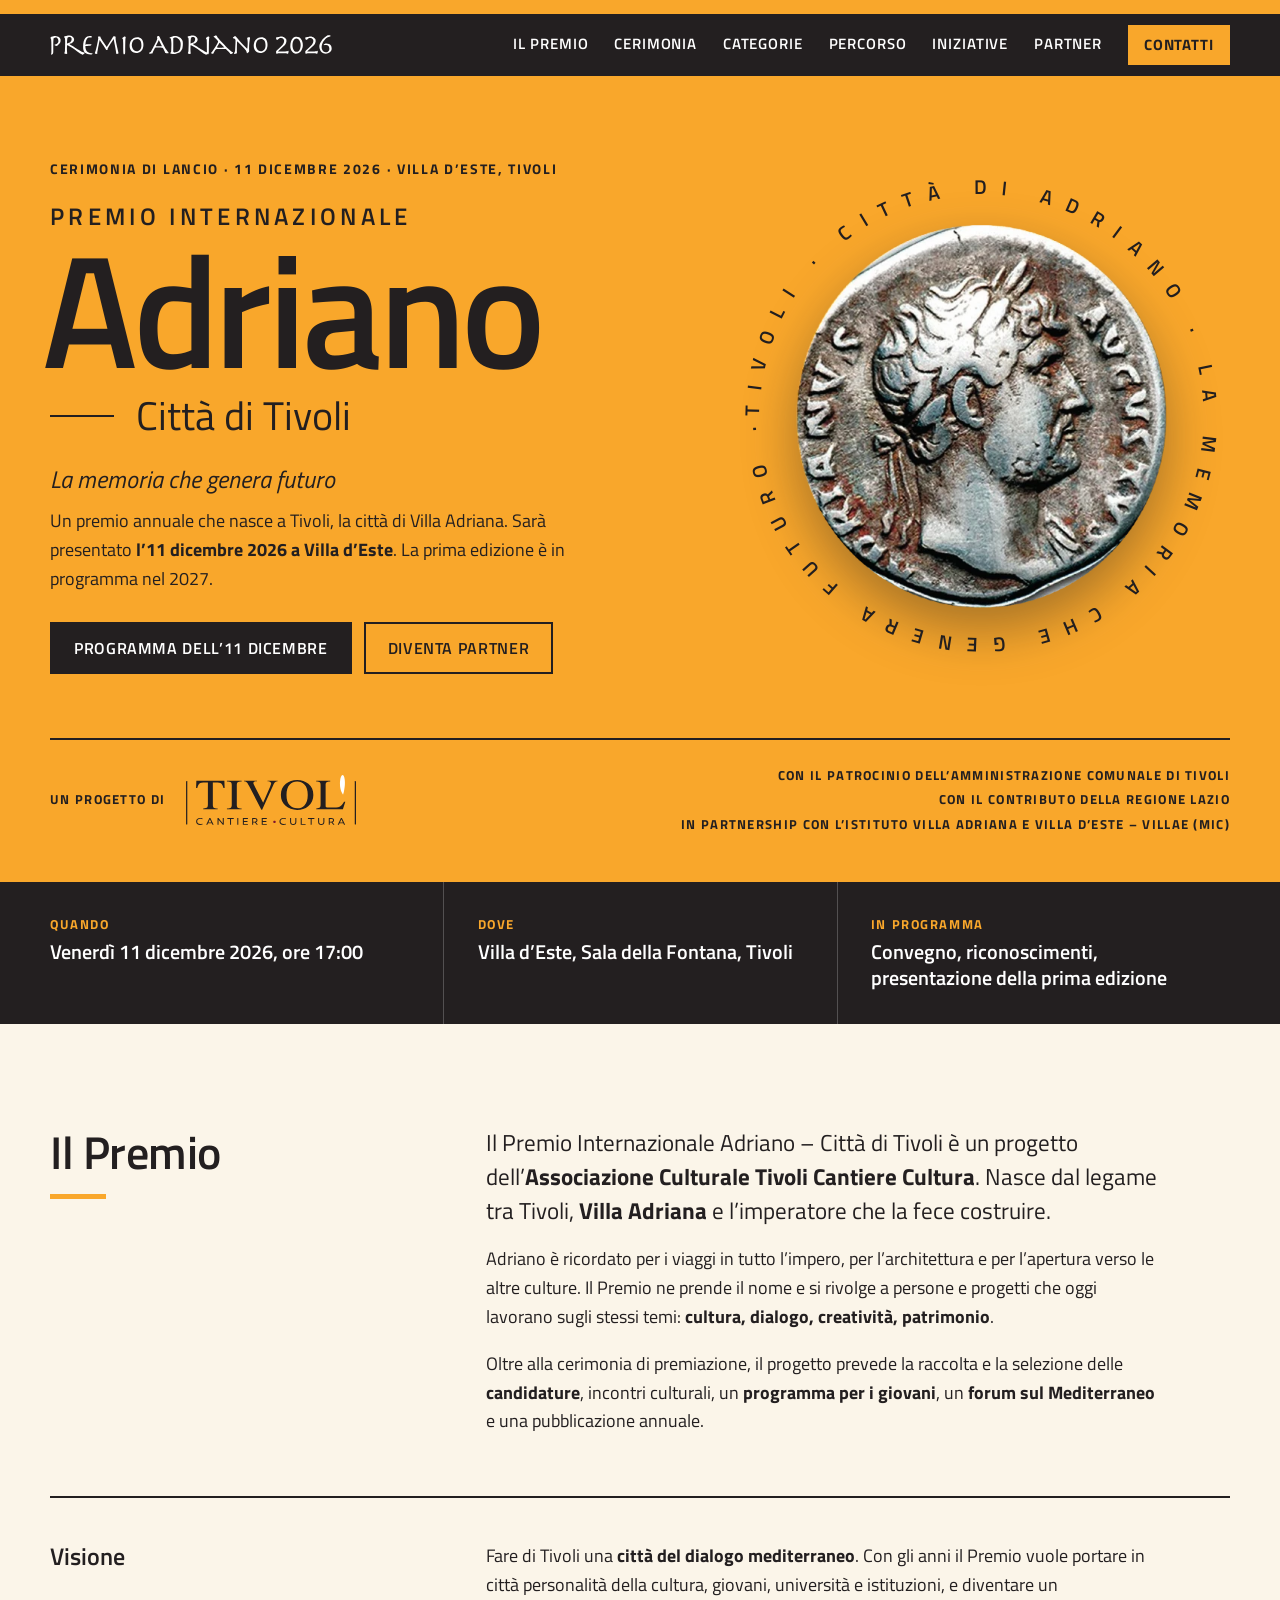
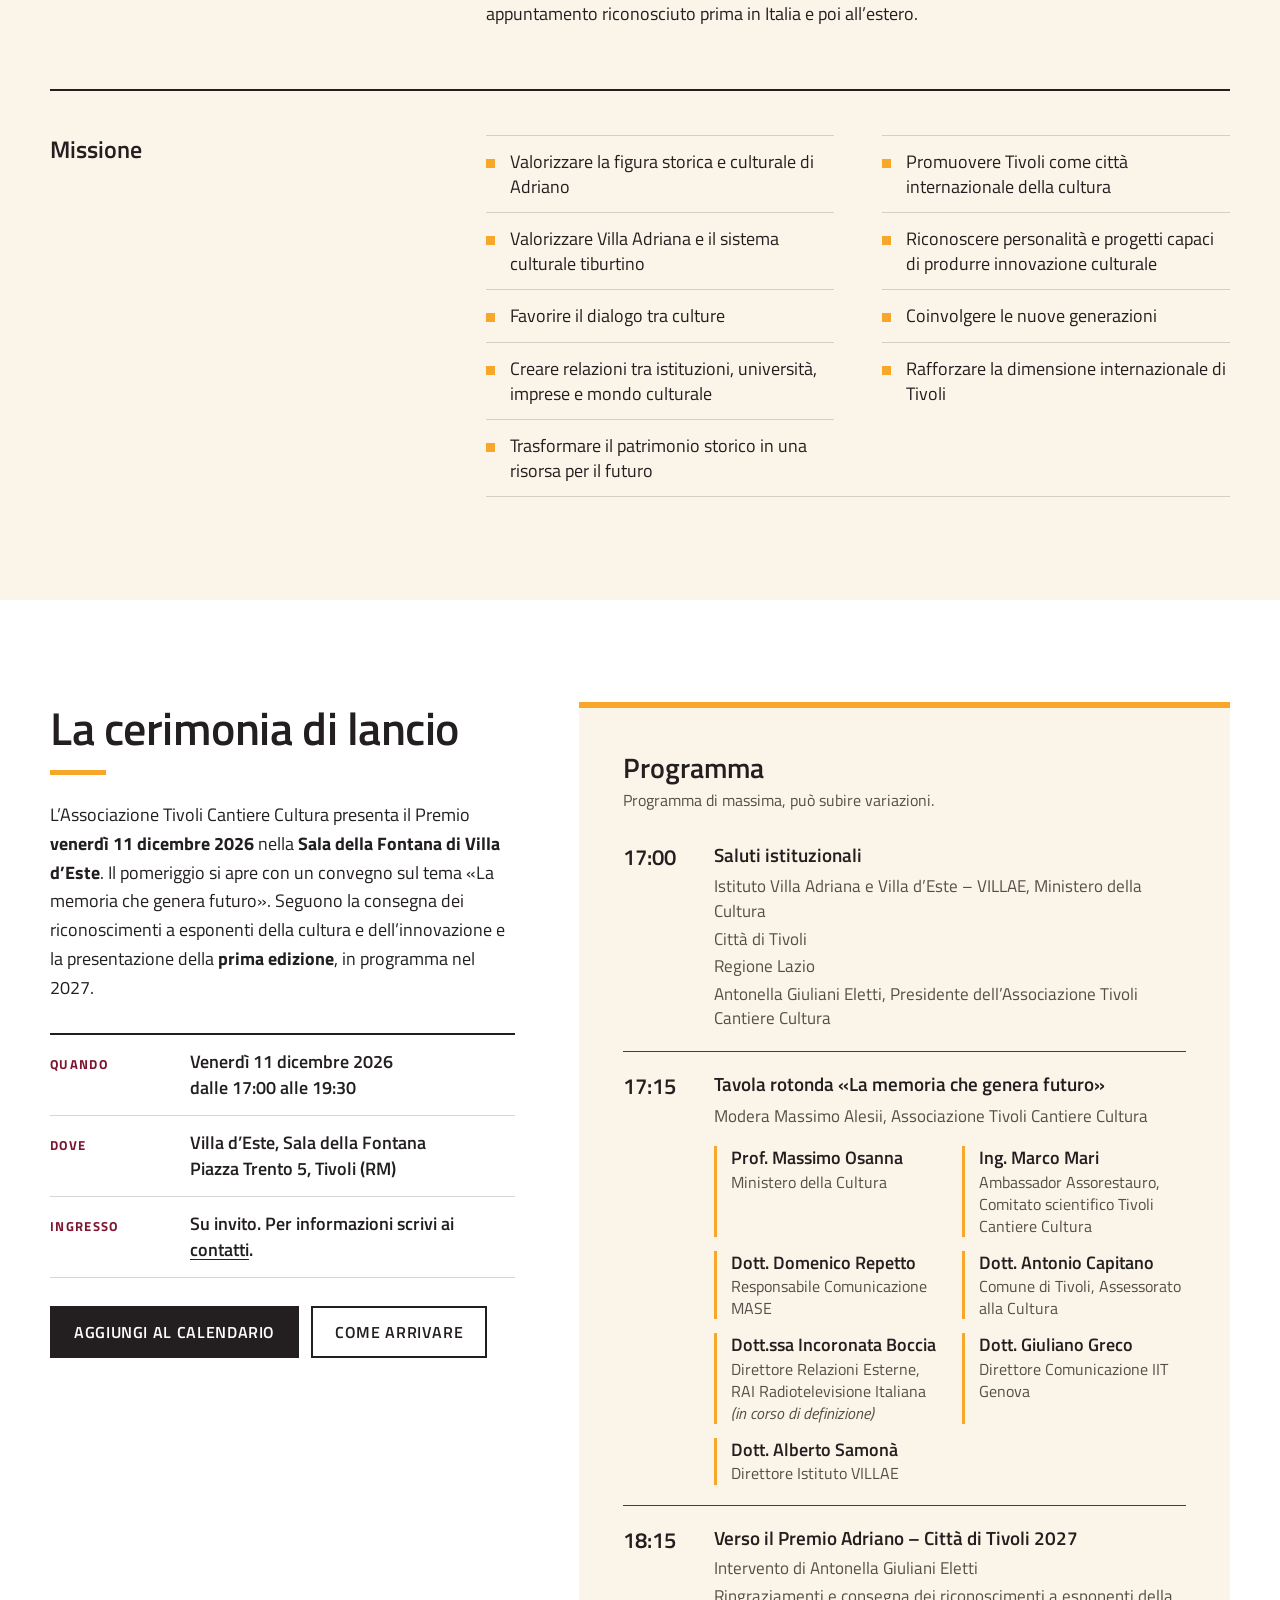
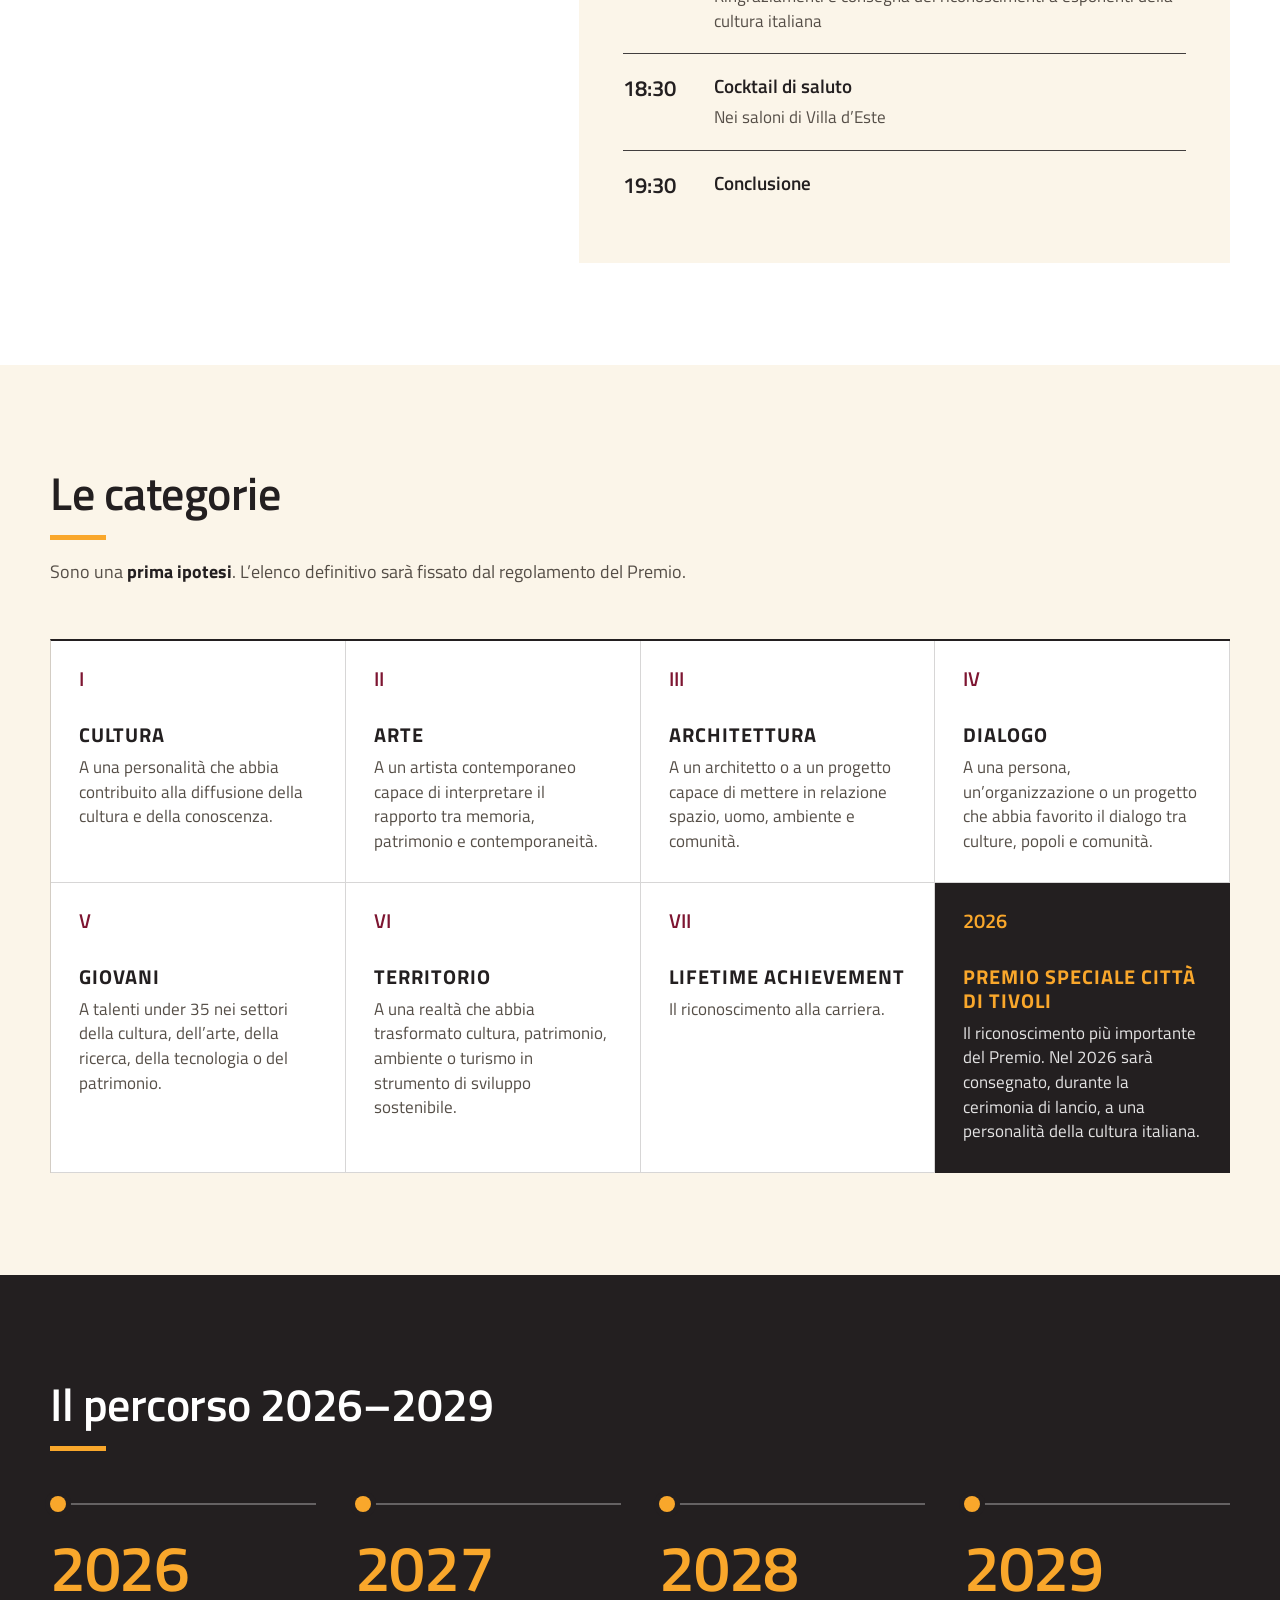
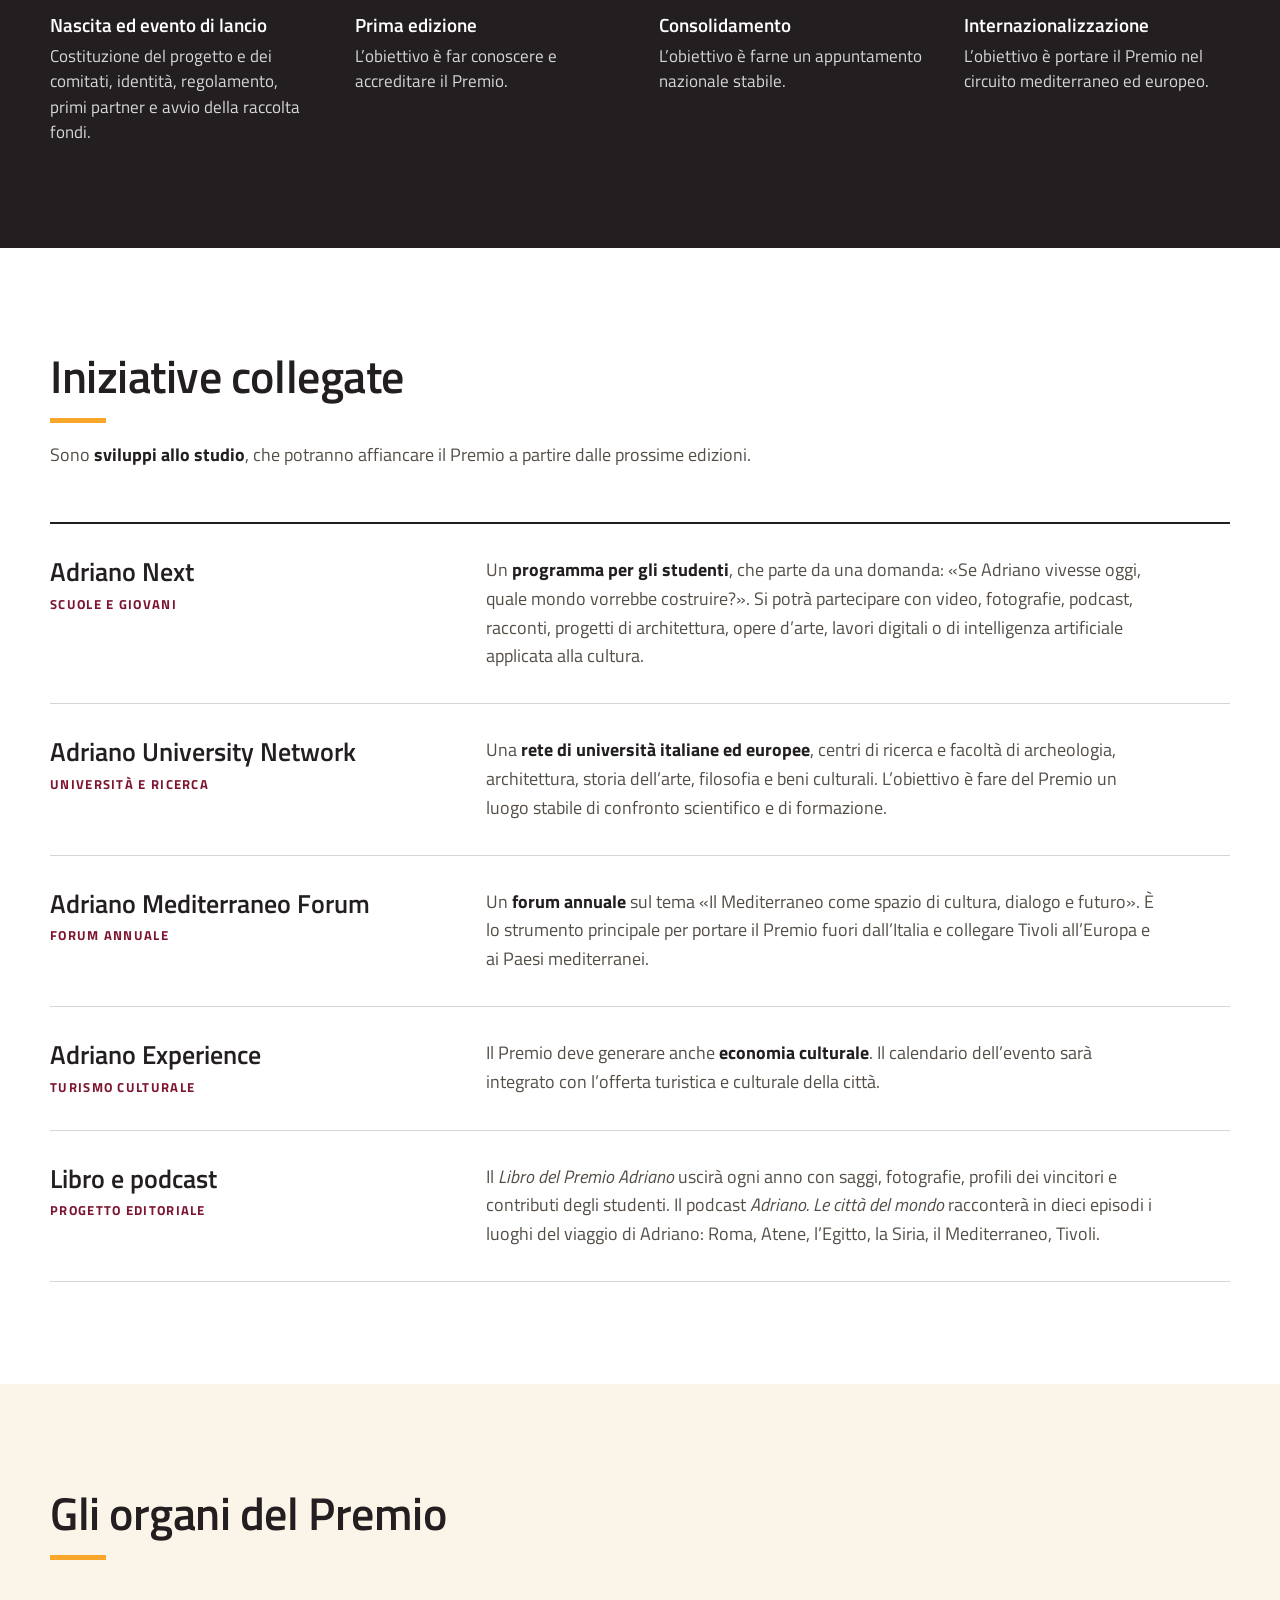
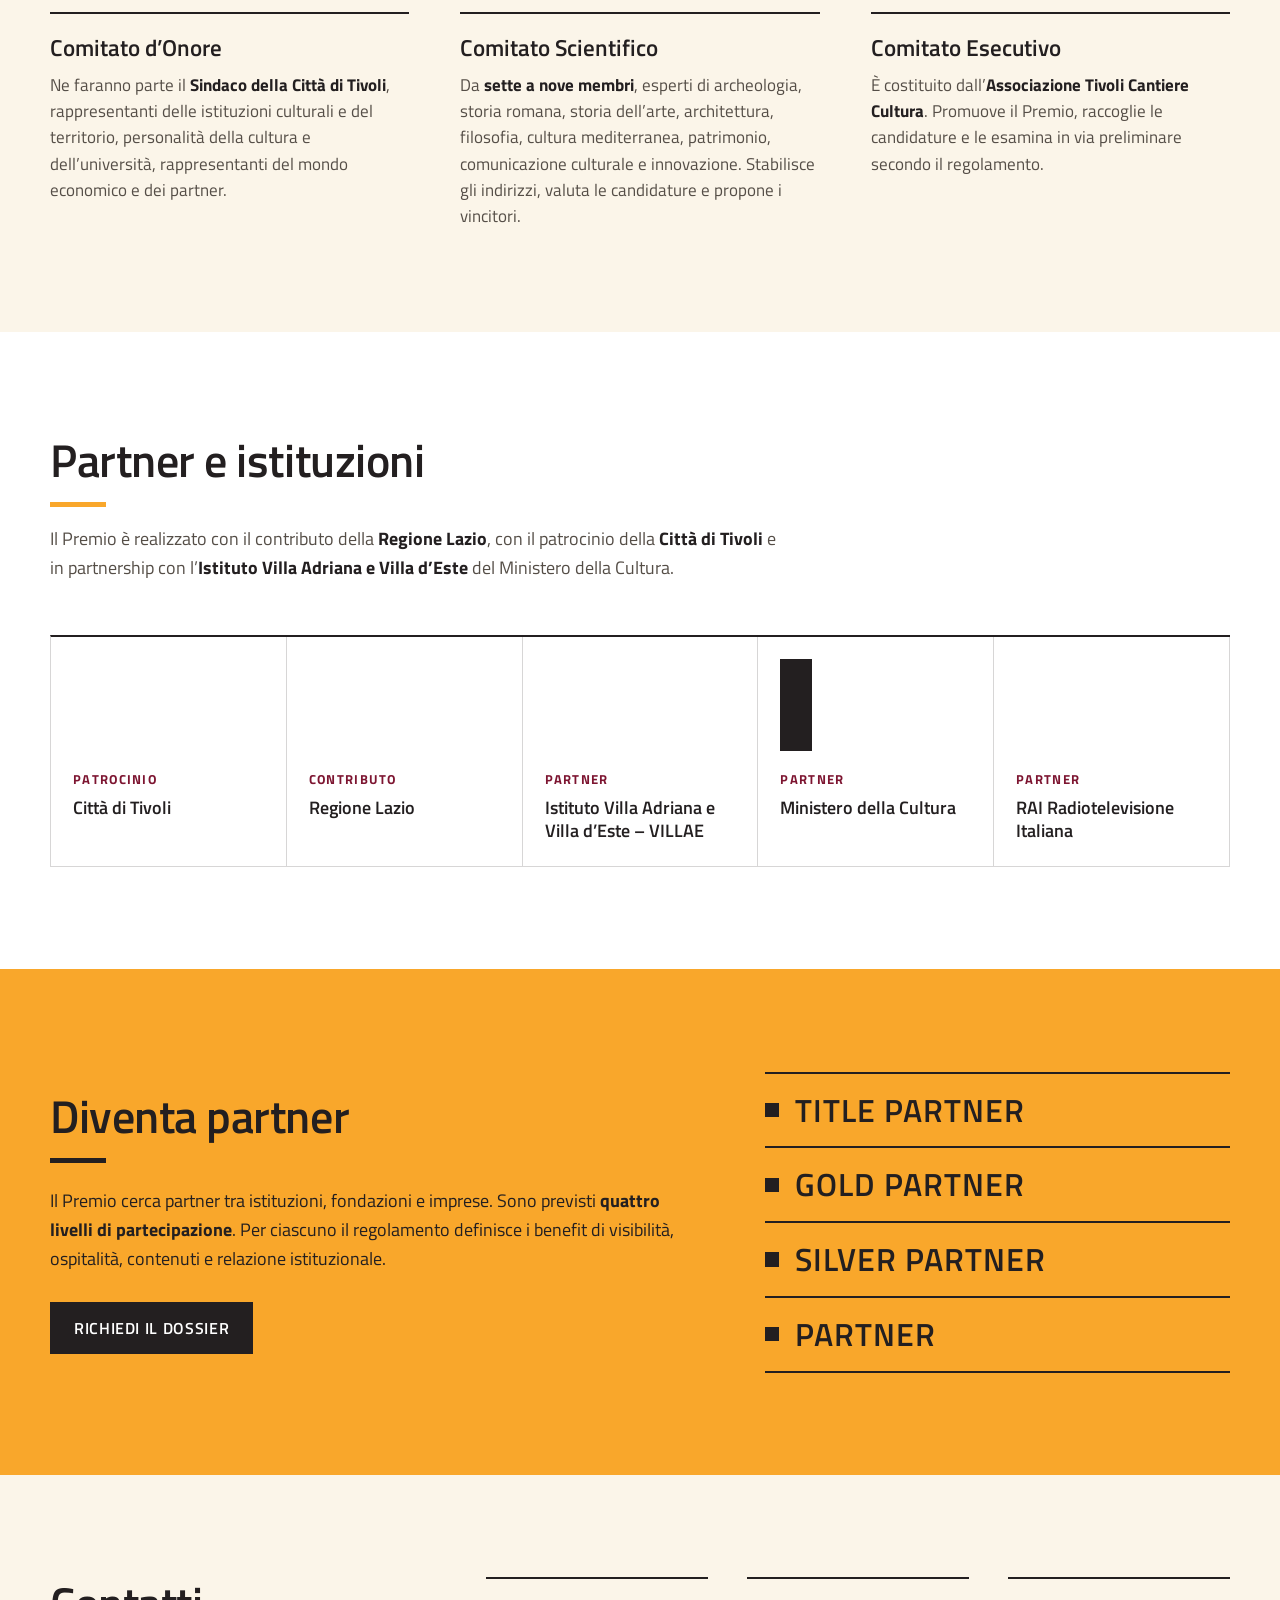
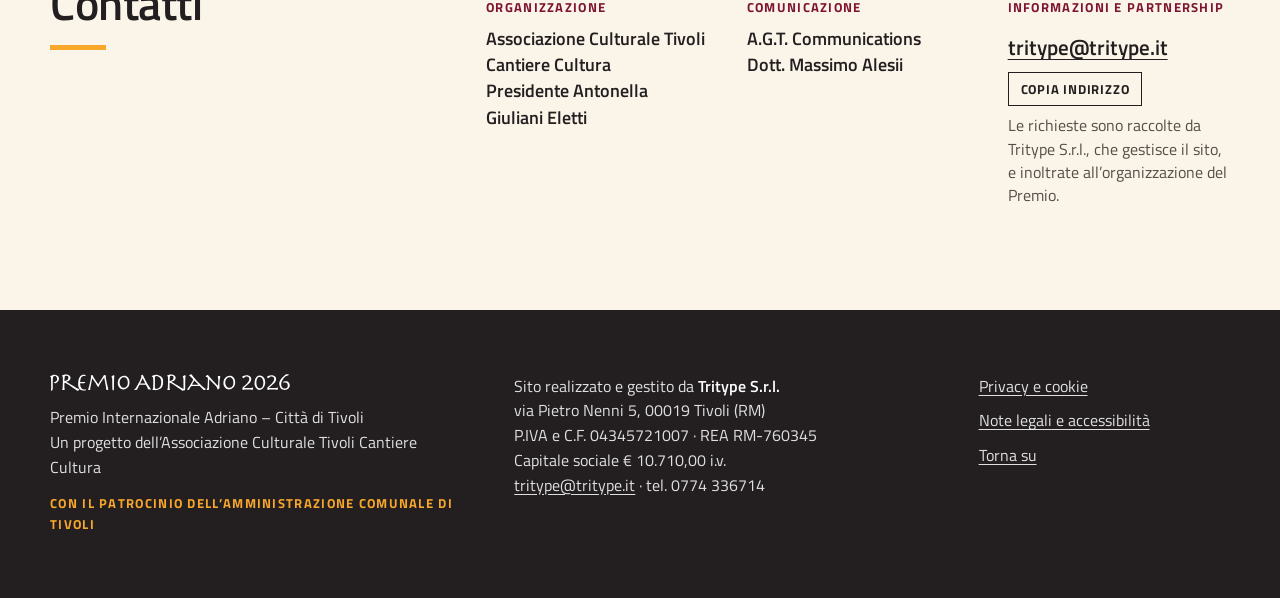
==== commit 0b37f8f8: "Loghi dei partner nella sezione Partner e istituzioni" ====
--- a/index.html
+++ b/index.html
@@ -15,8 +15,8 @@
 <meta property="og:locale" content="it_IT">
 <meta property="og:title" content="Premio Internazionale Adriano – Città di Tivoli">
 <meta property="og:description" content="La memoria che genera futuro. Cerimonia di lancio: 11 dicembre 2026, Villa d'Este, Tivoli.">
-<meta property="og:url" content="https://matteomonaco1996-code.github.io/premio-adriano/">
-<meta property="og:image" content="https://matteomonaco1996-code.github.io/premio-adriano/img/anteprima-1200x628.jpg">
+<meta property="og:url" content="https://premioadriano.it/">
+<meta property="og:image" content="https://premioadriano.it/img/anteprima-1200x628.jpg">
 <meta property="og:image:width" content="1200">
 <meta property="og:image:height" content="628">
 <meta name="twitter:card" content="summary_large_image">
@@ -26,6 +26,7 @@
 <link rel="apple-touch-icon" href="img/icona-180.png">
 <link rel="preload" href="fonts/titillium-web-latin-400-normal.woff2" as="font" type="font/woff2" crossorigin>
 <link rel="preload" href="fonts/titillium-web-latin-600-normal.woff2" as="font" type="font/woff2" crossorigin>
+<link rel="canonical" href="https://premioadriano.it/">
 <link rel="stylesheet" href="css/stile.css">
 <noscript><link rel="stylesheet" href="css/senza-js.css"></noscript>
 
@@ -473,11 +474,26 @@
     </header>
 
     <ul class="partner">
-      <li><span class="partner__ruolo">Patrocinio</span><strong>Città di Tivoli</strong></li>
-      <li><span class="partner__ruolo">Contributo</span><strong>Regione Lazio</strong></li>
-      <li><span class="partner__ruolo">Partner</span><strong>Istituto Villa Adriana e Villa d’Este – VILLAE</strong></li>
-      <li><span class="partner__ruolo">Partner</span><strong>Ministero della Cultura</strong></li>
-      <li><span class="partner__ruolo">Partner</span><strong>RAI Radiotelevisione Italiana</strong></li>
+      <li>
+        <div class="partner__logo"><img src="img/partner/citta-di-tivoli-stemma.png" alt="Stemma della Città di Tivoli" width="225" height="320" loading="lazy"></div>
+        <span class="partner__ruolo">Patrocinio</span><strong>Città di Tivoli</strong>
+      </li>
+      <li>
+        <div class="partner__logo"><img src="img/partner/regione-lazio.png" alt="Logo della Regione Lazio" width="600" height="152" loading="lazy"></div>
+        <span class="partner__ruolo">Contributo</span><strong>Regione Lazio</strong>
+      </li>
+      <li>
+        <div class="partner__logo" aria-hidden="true"></div>
+        <span class="partner__ruolo">Partner</span><strong>Istituto Villa Adriana e Villa d’Este – VILLAE</strong>
+      </li>
+      <li>
+        <div class="partner__logo partner__logo--scuro"><img src="img/partner/ministero-della-cultura-bianco.png" alt="Logo del Ministero della Cultura" width="576" height="187" loading="lazy"></div>
+        <span class="partner__ruolo">Partner</span><strong>Ministero della Cultura</strong>
+      </li>
+      <li>
+        <div class="partner__logo"><img src="img/partner/rai.png" alt="Logo Rai" width="544" height="336" loading="lazy"></div>
+        <span class="partner__ruolo">Partner</span><strong>RAI Radiotelevisione Italiana</strong>
+      </li>
     </ul>
   </div>
 </section>
--- a/css/stile.css
+++ b/css/stile.css
@@ -405,6 +405,8 @@
 }
 .partner__logo { height: 92px; display: flex; align-items: center; margin-bottom: 12px; }
 .partner__logo img { width: auto; max-width: 100%; max-height: 92px; }
+.partner__logo--scuro { width: fit-content; max-width: 100%; padding-inline: 16px; background: var(--nero); }
+.partner__logo--scuro img { max-height: 60px; }
 .partner__logo--attesa { justify-content: center; border: 1px dashed var(--linea-forte); font-size: .875rem; }
 .partner__ruolo {
   color: var(--bordeaux); font-size: .8125rem; font-weight: 700;
